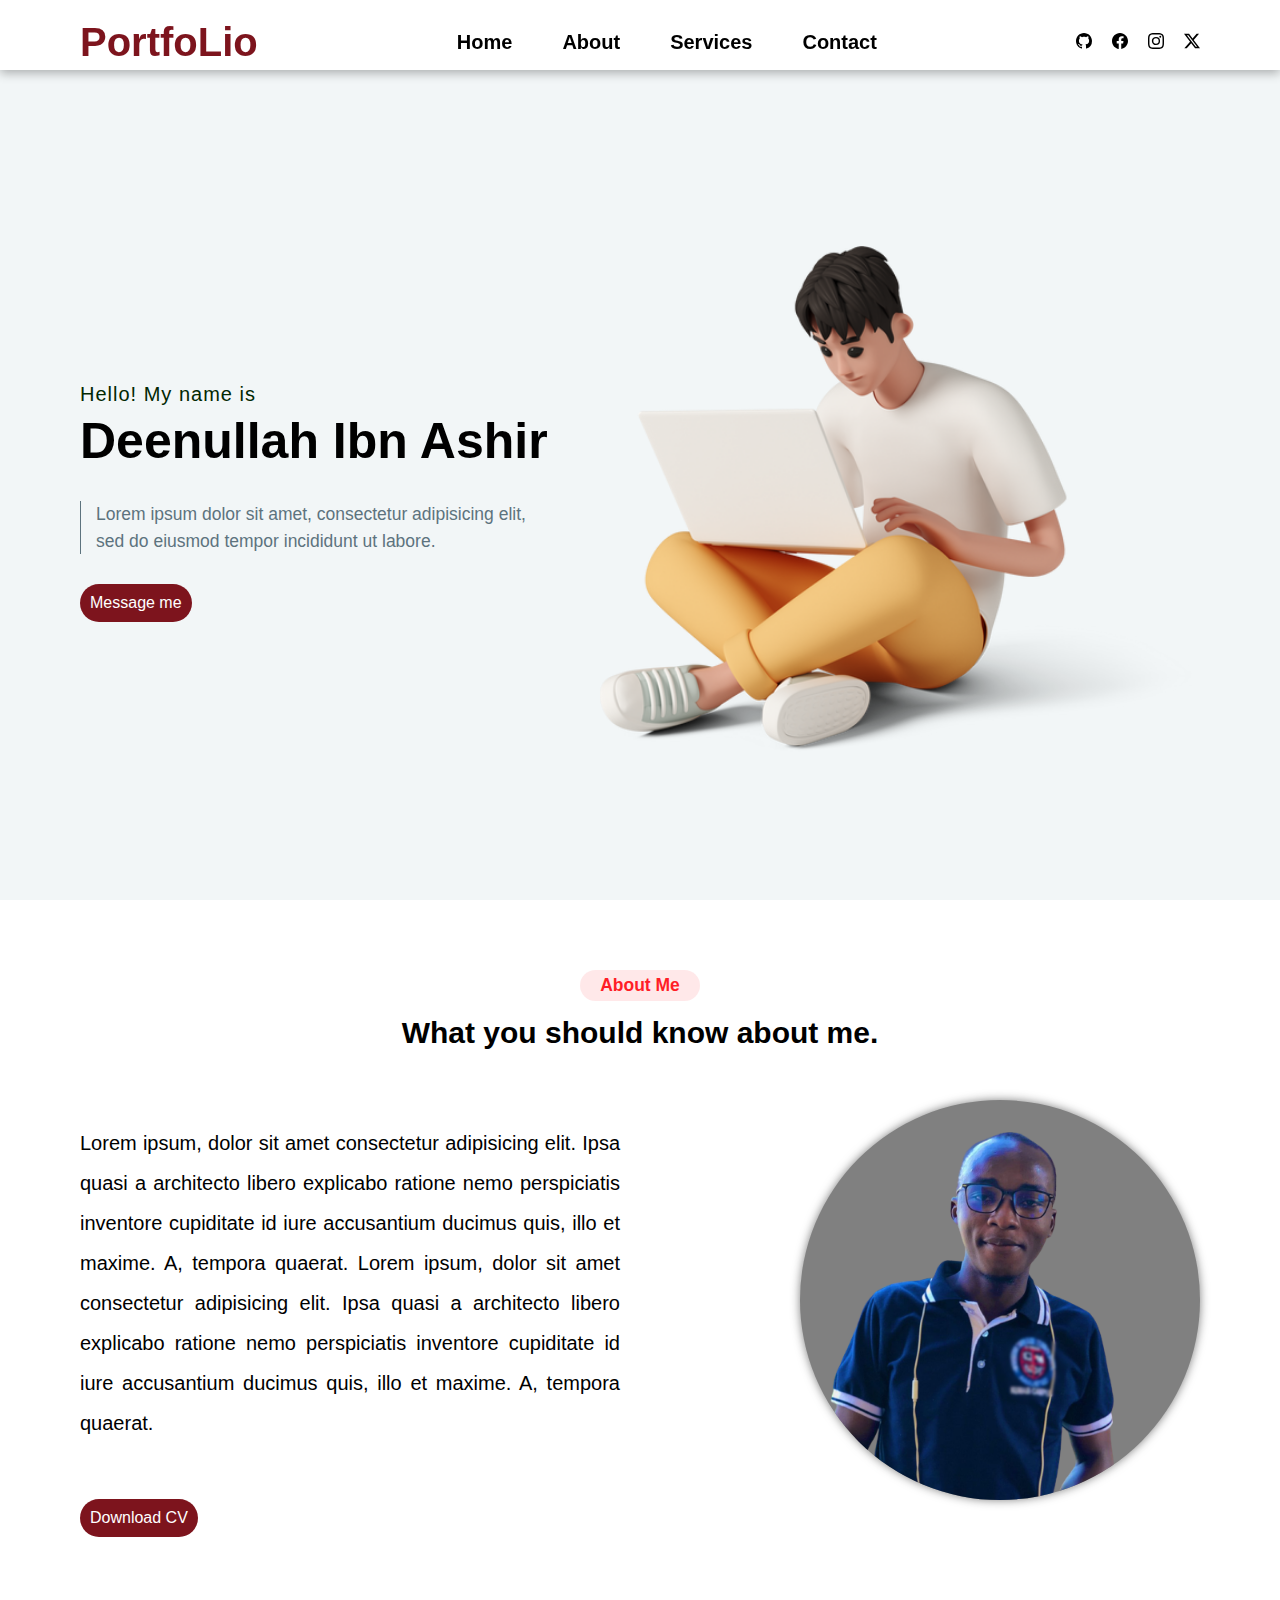
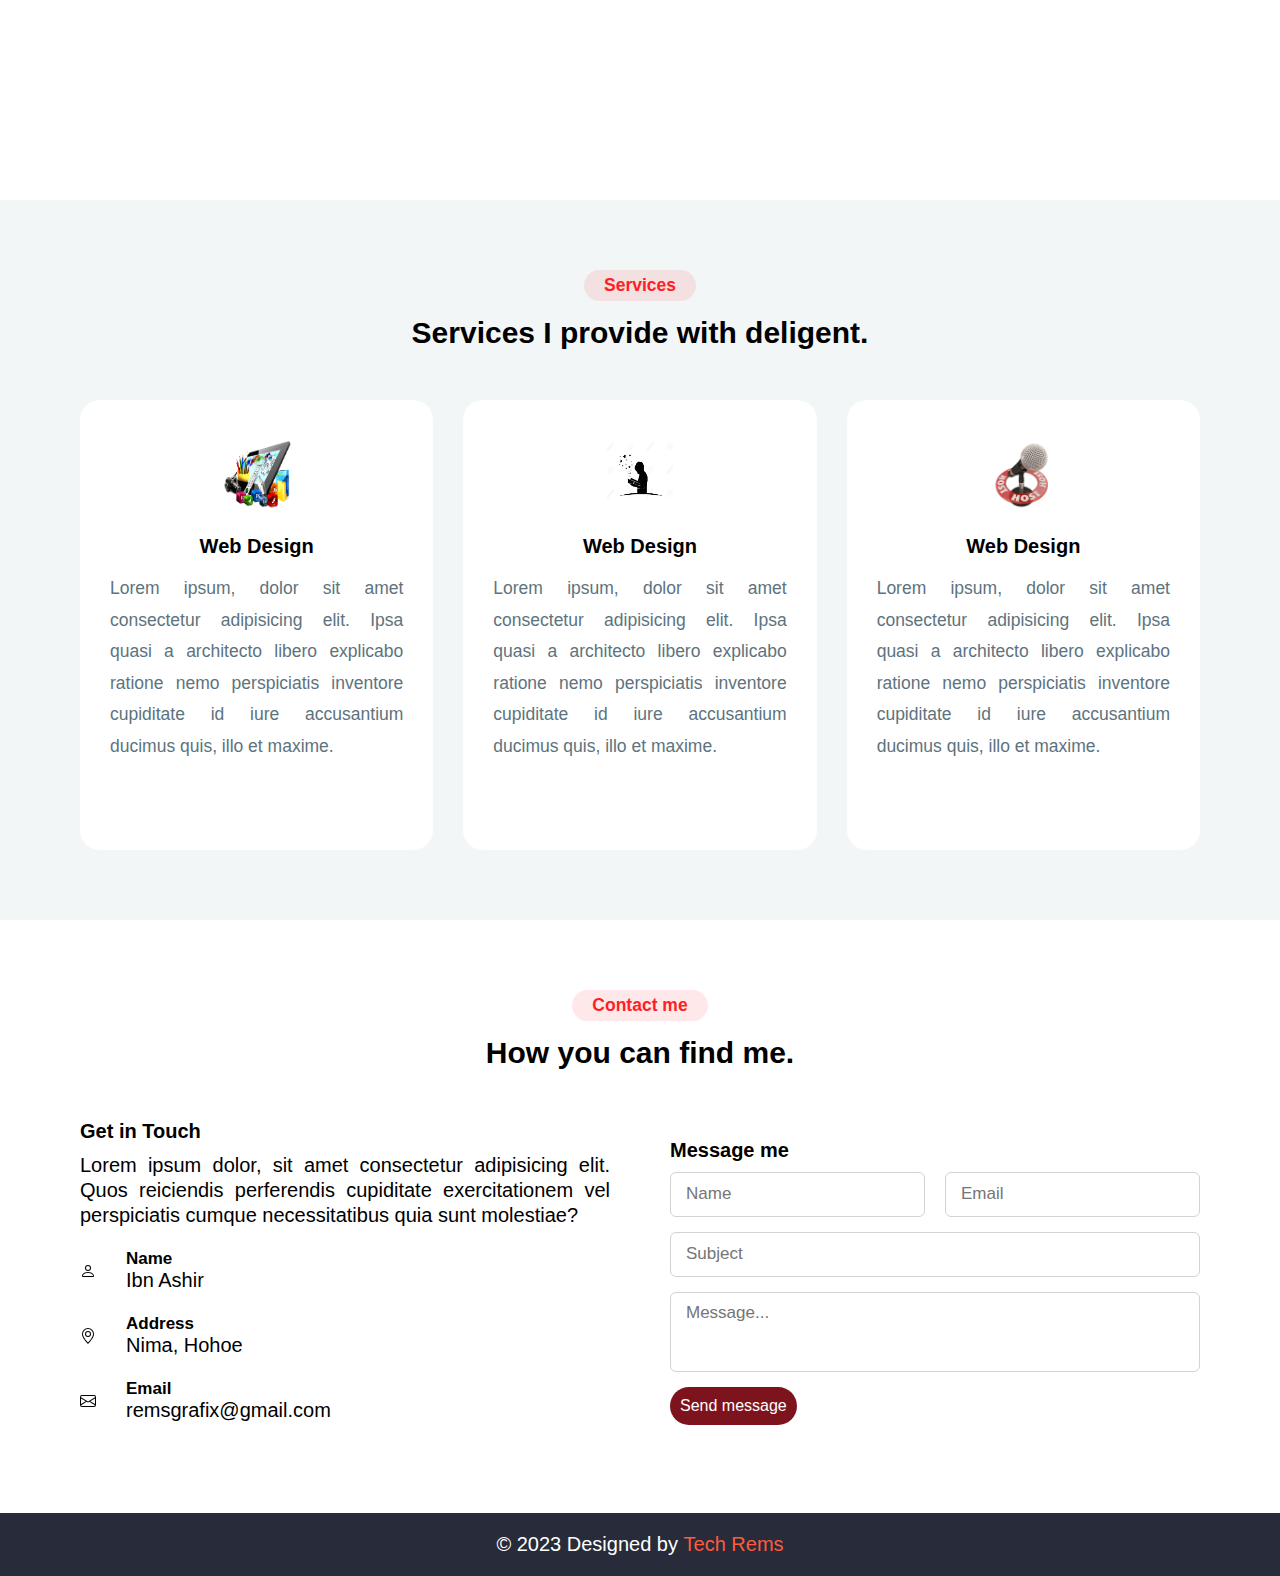
==== index.html @ 2513b0db "finished header responsive style for phone. Also cleaned up the css" ====
<!DOCTYPE html>
<html lang="en">
<head>
    <meta charset="UTF-8">
    <meta name="viewport" content="width=device-width, initial-scale=1.0">
    <title>My-Porfolio-Website</title>
    <link rel="stylesheet" href="style.css">
</head>
<body>
    <header>
        <div class="container">
            <nav class="navbar">
                <div class="logo">
                    <a href="">
                        <h3>PortfoLio</h3>
                    </a>
                </div>
                
                    <ul class="navbar-links">
                        <li><a href="#home">Home</a></li>
                        <li><a href="#about_sec">About</a></li>
                        <li><a href="#services_sec">Services</a></li>
                        <li><a href="#contact_sec">Contact</a></li>
                    </ul>

                <ul class="navbar-socials">
                    <li><a href=""><img src="imgs/github.svg"></a>
                    <li><a href=""><img src="imgs/facebook.svg"></a>
                    <li><a href=""><img src="imgs/instagram.svg"></a>
                    <li><a href=""><img src="imgs/twitter-x.svg"></a>
                </ul>

                <div class="toggle_btn">
                    <img src="imgs/bars-solid.svg">
                </div>
                
            </nav>

            <div class="hamburger_menu">
                <li><a href="#hero">Home</a></li>
                <li><a href="#about_sec">About</a></li>
                <li><a href="#services_sec">Services</a></li>
                <li><a href="#contact_sec">Contact</a></li>
            </div>
        </div>
    </header>

    <main>
        <section class="hero" id="home">
            <div class="container">
                <div class="hero-content">
                    <div class="hero-left">
                        <p class="hero-subtitle">          
                            Hello! My name is
                        </p>
            
                        <h2 class="hero-title">Deenullah Ibn Ashir</h2>
            
                        <p class="hero-text">
                            Lorem ipsum dolor sit amet, consectetur adipisicing elit,<br>sed do eiusmod tempor incididunt ut labore.
                        </p>
                        <div class="hero-contact">
                            <button class="btn hero-btn">Message me</button>
                            <ul class="hero-socials">
                                <li><a href=""><img src="imgs/github.svg"></a>
                                <li><a href=""><img src="imgs/facebook.svg"></a>
                                <li><a href=""><img src="imgs/instagram.svg"></a>
                                <li><a href=""><img src="imgs/twitter-x.svg"></a>
                            </ul>
                        </div>
                    </div>

                    <div class="hero-right">
                        <img src="imgs/comp-user.png" alt="Deen-img">
                    </div>
                </div>
            </div>
        </section>

        <!-- About Section -->
        <section class="about" id="about_sec">
            <div class="container">
                <p class="section-title">About Me</p>
                <h2 class="section-subtitle">What you should know about me.</h2>
                <div class="about-content">
                    <div class="about-left">
                        <p>
                            Lorem ipsum, dolor sit amet consectetur adipisicing elit. 
                            Ipsa quasi a architecto libero explicabo ratione nemo perspiciatis 
                            inventore cupiditate id iure accusantium ducimus quis, illo et maxime. 
                            A, tempora quaerat.
                            Lorem ipsum, dolor sit amet consectetur adipisicing elit. 
                            Ipsa quasi a architecto libero explicabo ratione nemo perspiciatis 
                            inventore cupiditate id iure accusantium ducimus quis, illo et maxime. 
                            A, tempora quaerat.
                        </p>
                    </div>
                    <div class="about-right">
                        <img src="imgs/deen-rem.png" alt="">
                    </div>                        
                </div>
                <button type="submit" class="btn about-btn">Download CV</button>
            </div>
        </section>

        <!-- Services Section -->
        <section class="services" id="services_sec">
            <div class="container">
                <p class="section-title">Services</p>
                <h2 class="section-subtitle">Services I provide with deligent.</h2>
                <ul class="services-list">
                    <li class="service-card">
                            <div class="card-icon icon">
                                <img src="imgs/serv1.png" alt="Service icon">
                            </div>

                            <h3 class="card-title">Web Design</h3>

                            <p class="card-text">
                                Lorem ipsum, dolor sit amet consectetur adipisicing elit. 
                                Ipsa quasi a architecto libero explicabo ratione nemo perspiciatis 
                                inventore cupiditate id iure accusantium ducimus quis, illo et maxime.
                            </p>

                            <a href="#" class="card-link">
                                <span>Find Service</span>
                            </a>
                    </li>

                    <li class="service-card">
                            <div class="card-icon icon">
                                <img src="imgs/serv2.jpg" alt="Service icon">
                            </div>

                            <h3 class="card-title">Web Design</h3>

                            <p class="card-text">
                                Lorem ipsum, dolor sit amet consectetur adipisicing elit. 
                                Ipsa quasi a architecto libero explicabo ratione nemo perspiciatis 
                                inventore cupiditate id iure accusantium ducimus quis, illo et maxime.
                            </p>

                            <a href="#" class="card-link">
                                <span>Find Service</span>
                            </a>
                    </li>

                    <li class="service-card">
                            <div class="card-icon icon">
                                <img src="imgs/serv3.jpg" alt="Service icon">
                            </div>

                            <h3 class="card-title">Web Design</h3>

                            <p class="card-text">
                                Lorem ipsum, dolor sit amet consectetur adipisicing elit. 
                                Ipsa quasi a architecto libero explicabo ratione nemo perspiciatis 
                                inventore cupiditate id iure accusantium ducimus quis, illo et maxime.
                            </p>

                            <a href="#" class="card-link">
                                <span>Find Service</span>
                            </a>
                    </li>

                </ul>
            </div>
        </section>

        <!-- Contact Section -->

        <section class="contact" id="contact_sec">
            <div class="container">
                <p class="section-title">Contact me</p>
                <h2 class="section-subtitle">How you can find me.</h2>
                <div class="contact-content">
                    <div class="column left">
                        <div class="text">Get in Touch</div>
                        <p>Lorem ipsum dolor, sit amet consectetur adipisicing elit. Quos reiciendis perferendis cupiditate exercitationem vel perspiciatis cumque necessitatibus quia sunt molestiae?</p>
                        <div class="icons">
                            <div class="row">
                                <img src="imgs/person.svg" alt="">
                                <div class="info">
                                    <div class="head">Name</div>
                                    <div class="sub-title">Ibn Ashir</div>
                                </div>
                            </div>
                            <div class="row">
                                <img src="imgs/geo-alt.svg" alt="">
                                <div class="info">
                                    <div class="head">Address</div>
                                    <div class="sub-title">Nima, Hohoe</div>
                                </div>
                            </div>
                            <div class="row">
                                <img src="imgs/envelope.svg" alt="">
                                <div class="info">
                                    <div class="head">Email</div>
                                    <div class="sub-title">remsgrafix@gmail.com</div>
                                </div>
                            </div>
                        </div>
                    </div>
                    <div class="column right">
                        <div class="text">Message me</div>
                        <form action="#">
                            <div class="fields">
                                <div class="field name">
                                    <input type="text" placeholder="Name" required>
                                </div>
                                <div class="field email">
                                    <input type="email" placeholder="Email" required>
                                </div>
                            </div>
                            <div class="field">
                                <input type="text" placeholder="Subject" required>
                            </div>
                            <div class="field textarea">
                                <textarea cols="30" rows="10" placeholder="Message..." required></textarea>
                            </div>
                            <div>
                                <button type="submit" class="btn">Send message</button>
                            </div>
                        </form>
                    </div>
                </div>
            </div>
        </section>
        <!-- Footer -->
        <footer>
            <div>
               <p>&copy; 2023 Designed by <a href="">Tech Rems</a></p>
            </div>
            </footer>

    </main>


    <script type="text/javascript">
       const toggleBtn = document.querySelector('.toggle_btn') 
       const toggleBtnIcon = document.querySelector('.toggle_btn img')
       const dropDownMenu = document.querySelector('.hamburger_menu')

       toggleBtn.onclick = function () {
        dropDownMenu.classList.toggle('open')
        const isOpen = dropDownMenu.classList.contains('open')

        toggleBtnIcon.classList = isOpen

       }
    </script>
</body>
</html>
---- style.css ----
* {
  padding: 0;
  margin: 0;
  box-sizing: border-box;
  font-family: 'poppins', sans-serif;
  font-size: 20px;
}

li {
  list-style: none;
}

a {
  text-decoration: none;
  color: #fff;
}

/* similar styling content  */

.btn {
    background-color: #7D141D;
    padding: 10px;
    border: none;
    border-radius: 10px;
    cursor: pointer;
    font-size: 16px;
    font-weight: 500;
    color: #fff;
    border-radius: 40px;
}

.btn:hover {
  color: #7D141D;
  background: #fff;
  border: 1px solid #7D141D;
}


section{
  padding: 70px 0;
}

.container{  
/*  max-width: 1300px;*/
  padding: 0 80px;
  margin: auto;
}


.section-title {
  color: #FF1E27;
  font-size: 0.875rem;
  font-weight: 600;
  padding: 5px 20px;
  background: rgba(255, 30, 37, 0.1);
  width: max-content;
  border-radius: 50px;
  margin-inline: auto;
  margin-bottom: 15px;
}

.section-subtitle {
  text-align: center;
  margin-bottom: 50px;
  font-size: 1.5rem;
}

/* End similar styling content  */



header {
  height: 70px;
  padding: 20px 0;
  position: fixed;
  z-index: 9999;
  width: 100%;
  background-color: white;
  box-shadow: 0 3px 10px hsla(0, 0%, 0%, 0.3);
}

.navbar {
  margin: 0 auto;
  display: flex;
  align-items: center;
  justify-content: space-between;
}


.navbar .logo h3{
    font-size: 2rem;
    color: #7D141D;
}



.navbar-links {
  display: flex;
  gap: 50px;
  font-weight: 600;
}

.navbar a {
  color: black;
}


.navbar li a:hover {
    color: hsl(9, 100%, 62%);
}

.navbar-socials {
    display: flex;
    gap: 1rem;
}

.navbar .toggle_btn {
  cursor: pointer;
  display: none;
}

.toggle_btn > img {
  height: 30px;
  width: 30px;
}

.hamburger_menu {
  display: none;
  position: absolute;
  right: 80px;
  width: 300px;
  height: 0;
  background: rgba(0, 0, 0, 0.9);
  backdrop-filter: blur(1px);
  border-radius: 10px;
  overflow: hidden;
  transition: height 0.2s cubic-bazier(0.175, 0.885, 0.32, 1.275);
}

.hamburger_menu.open {
  height: 190px;
}

.hamburger_menu li {
  padding: 0.7rem;
  display: flex;
  justify-content: center;
}

.hamburger_menu li a {
  font-weight: 700;
}

.hamburger_menu li a:hover {
    color: hsl(9, 100%, 62%);
}



/* HERO STYLE */

.hero {
  padding-top: 200px;
  height: 100vh;
  background: hsl(192, 24%, 96%);
}

.hero-content {
    display: flex;
    justify-content: space-between;
    align-items: center;
}

.hero-subtitle {
  color: rgb(1, 39, 1);
  font-size: 20px;
  font-weight: 500;
  letter-spacing: 1px;
}

.hero-title {
  padding: 10px 0 35px 0;
  font-size: 50px;
  line-height: 1;
}

.hero-text {
  color: hsl(200, 15%, 43%);
  font-size: 0.875rem;
  line-height: 1.5;
  padding-left: 15px;
  border-left: 1px solid;
  margin-bottom: 30px;
}



.hero-right img {
    width: 100%;
    width: 600px;
    height: 600px;
    object-fit: contain;
}




.hero-socials {
  display: none;
}




/* About styling */

.about {
  min-height: 100vh;
}


.about-content {
  display: flex;
  justify-content: center;
  align-items: center;
  flex-wrap: wrap;
  padding: 0;
}

.about-left {
  text-align: justify;
  margin-right: 100px;
  padding-bottom: 0;
  flex: 1;
  margin-top: -40px;
}

.about-left p {
  margin-bottom: 0;
  padding-right: 80px;
  line-height: 2rem;
}

/*.about-right {
  margin-right: 1;
}*/

.about-right img {
  max-width: 100%;
  width: 400px;
  height: 400px;
  object-fit: cover;
  border-radius: 50%;
  background-color: gray;
  box-shadow: 0 0 10px hsla(0, 0%, 12%, 0.574);
}

.about-btn {
  margin-top: -200px;
}




/* Services styling */
.services {
  background: hsl(192, 24%, 96%);
}

.services-list {
  display: flex;
  /* flex-wrap: wrap; */
  justify-content: center;
  gap: 30px;
}

.service-card {
  position: relative;
  padding: 40px 30px;
  text-align: center;
  background: hsl(0, 0%, 100%);
  cursor: pointer;
  border-radius: 20px;
}

.service-card:hover {
  box-shadow: 0 3px 10px hsla(0, 0%, 0%, 0.3);
}

.service-card .card-icon {
  width: max-content;
  margin-inline: auto;
  margin-bottom: 20px;
}

.service-card .icon img{
  width: 70px;
  height: 70px;
}

.service-card .card-text {
  color: hsl(200, 15%, 43%);
  font-size: 0.875rem;
  line-height: 1.8;
  margin-bottom: 25px;
  text-align: justify;
}

.service-card .card-title {
  margin-bottom: 15px;
}





/* Contact styling */

.contact .contact-content {
  display: flex;
  flex-wrap: wrap;
  align-items: center;
  justify-content: space-between;
}

.contact .contact-content .column{
  width: calc(50% - 30px);
}

.contact .contact-content .text{
  font-size: 20px;
  font-weight: 600;
  margin-bottom: 10px;
}

.contact .contact-content .left p{
  text-align: justify;
  line-height: 25px;
}

.contact .contact-content .left .icons{
  margin: 10px 0;
}

.contact .contact-content .row{
  display: flex;
  height: 65px;
  align-items: center;
}

.contact .contact-content .row .info{
  margin-left: 30px;
}

.contact .contact-content .info .head{
  font-size: 17px;
  font-weight: bold;
}



.contact .right form .fields{
  display: flex;
}

.contact .right form .field,
.contact .right form .fields .field{
  height: 45px;
  width: 100%;
  margin-bottom: 15px;
}

.contact .right form .textarea{
  height: 80px;
  width: 100%;
}

.contact .right form .name{
  margin-right: 10px;
}

.contact .right form .email{
  margin-left: 10px;  
}

.contact .right form .field input,
.contact .right form .textarea textarea{
  height: 100%;
  width: 100%;
  border: 1px solid lightgrey;
  border-radius: 6px;
  outline: none;
  padding: 0 15px;
  font-size: 17px;
  font-family: 'Poppins', sans-serif;
  transition: all 0.3s ease;
}

.contact .right form .field input:focus,
.contact .right form .textarea textarea:focus{
  border-color: #b3b3b3;
}

.contact .right form .textarea textarea{
  padding-top: 10px;
  resize: none;
}






/* Footer styling */
footer{
  display: flex;
  justify-content: center;
  align-items: center;
  padding: 1rem 2rem;
  width: 100%;
  background-color: hsl(229, 17%, 19%);
  color: white;
}

footer a {
  color: hsl(9, 100%, 62%);
  font-weight: 500;
  text-decoration: none;
}



/* MOBILE RESPONSIVE */

@media (max-width: 480px) {

  * {
      font-size: 18px;
    }


    .navbar-socials, .navbar-links {
      display: none;
    }

    .hamburger_menu {
      display: block;
    }

    .navbar .toggle_btn {
      display: block;
    }


  .section-title {
    color: hsl(9, 100%, 62%);
    font-size: 0.70rem;
    font-weight: 600;
    padding: 5px 20px;
    background: hsla(9, 100%, 62%, 0.1);
    width: max-content;
    border-radius: 50px;
    margin-inline: auto;
    margin-bottom: 15px;
  }

.section-subtitle {
    text-align: center;
    margin-bottom: 30px;
    font-size: 1rem;
    padding-bottom: 0;
  }

  .container{  
    padding: 0 60px;
    margin: auto;
  }

  .hero {
    padding-top: 265px;
    height: 80vh;
  }

  .hero-title {
    padding: 30px 0 35px 0;
    font-size: 40px;
    line-height: 1;
  }

  .hero-subtitle {
    color: rgb(1, 39, 1);
    font-size: 15px;
    font-weight: 500;
    letter-spacing: 1px;
  }

  .hero-text {
    color: hsl(200, 15%, 43%);
/*    font-size: 0.65rem;*/
    line-height: 1.5;
    padding-left: 15px;
    border-left: 1px solid;
    margin-bottom: 30px;
  }

  .hero-right {
    display: none;
  }

  .hero-contact {
    display: flex;
    align-items: center;

  }

  .hero-socials {
    display: flex;
    align-items: center;
/*    flex-direction: row;*/
    gap: 1rem;
    margin-left: 2rem;
    padding-top: 5px;
  }

  .hero-socials li img {
    height: 20px;
    width: 20px;
  }



  .about-content {
    display: flex;
    flex-direction: column;
    justify-content: center;
    align-items: center;
    flex-wrap: wrap;
    padding: 0;
  }

  .about-left {
    text-align: justify;
    margin-right: 0;
    margin-top: 0;
    padding-bottom: 20px;
    flex: 1;
  }

  .about-left p {
    margin-bottom: 50px;
    padding-right: 0;
    font-size: 1rem;
  }

  .about-right img {
    width: 300px;
    height: 300px;
    /*border-radius: 50%;
    background-color: gray;*/
    margin-top: -20px;
  }

  .about-btn {
    margin-top: 30px;
  /*  padding-top: -20px;*/
  }


  .services-list {
    flex-direction: column;
  }

  /*.service-card .card-text {
    font-size: 0.75rem;
  }*/

  .service-card .card-title {
    font-size: 0.9rem;
  }


  .contact .contact-content {
    flex-direction: column;
    gap: 15px;
  }

  .contact .contact-content .column{
    width: calc(100% - 10px);
  }

  .contact .contact-content .text{
    font-size: 15px;
    font-weight: 600;
    margin-bottom: 10px;
  }



 

  footer{
    padding: 0.8rem 2rem;
    width: 100%;
  }

  footer p {
    font-size: 15px;
  }
  
}



/* Media Query for low resolution  Tablets, Ipads */ 
/*@media (min-width: 481px) and (max-width: 767px) { 
     
} */
  
/* Media Query for Tablets Ipads portrait mode */ /*
@media (min-width: 768px) and (max-width: 1024px){ 
    
} */
  
/* Media Query for Laptops and Desktops */ 
/*@media (min-width: 1025px) and (max-width: 1280px){ 
     
}*/ 
  
/* Media Query for Large screens */ 
/*@media (min-width: 1281px) { 
    
}*/
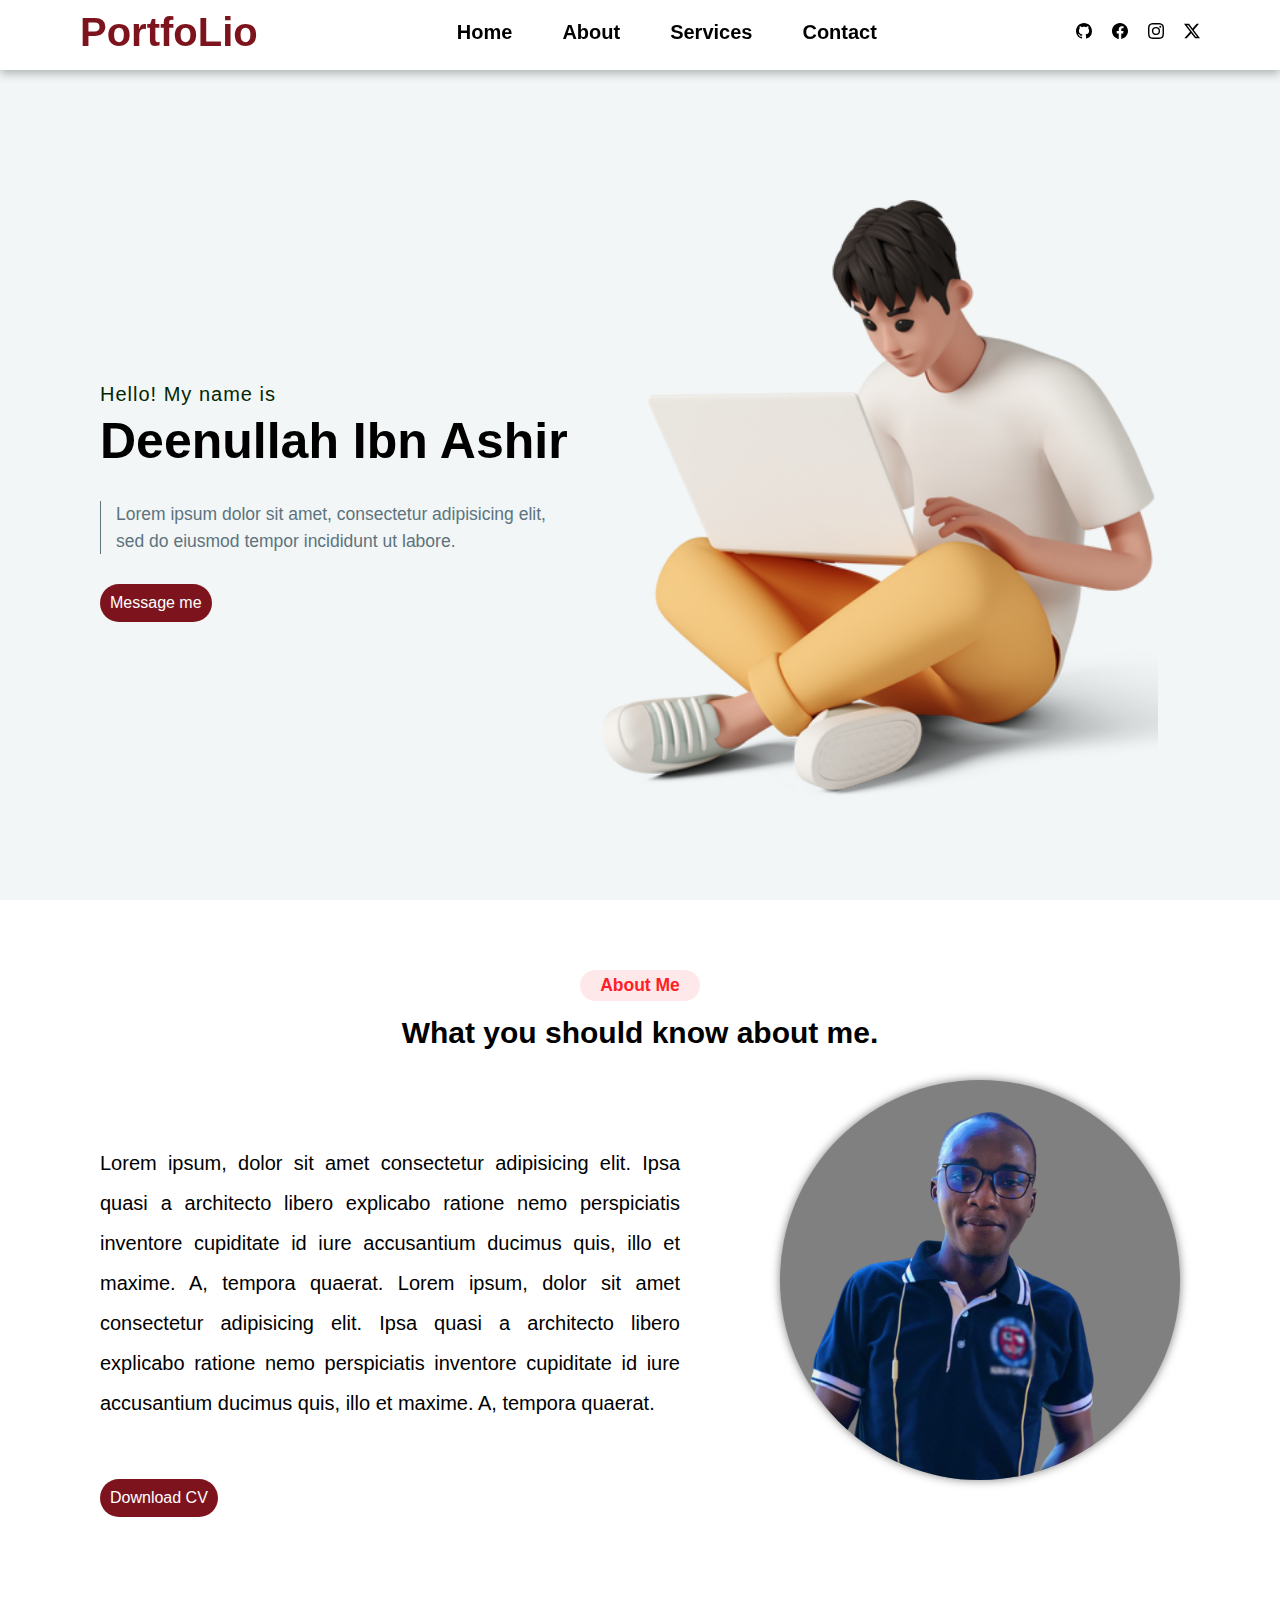
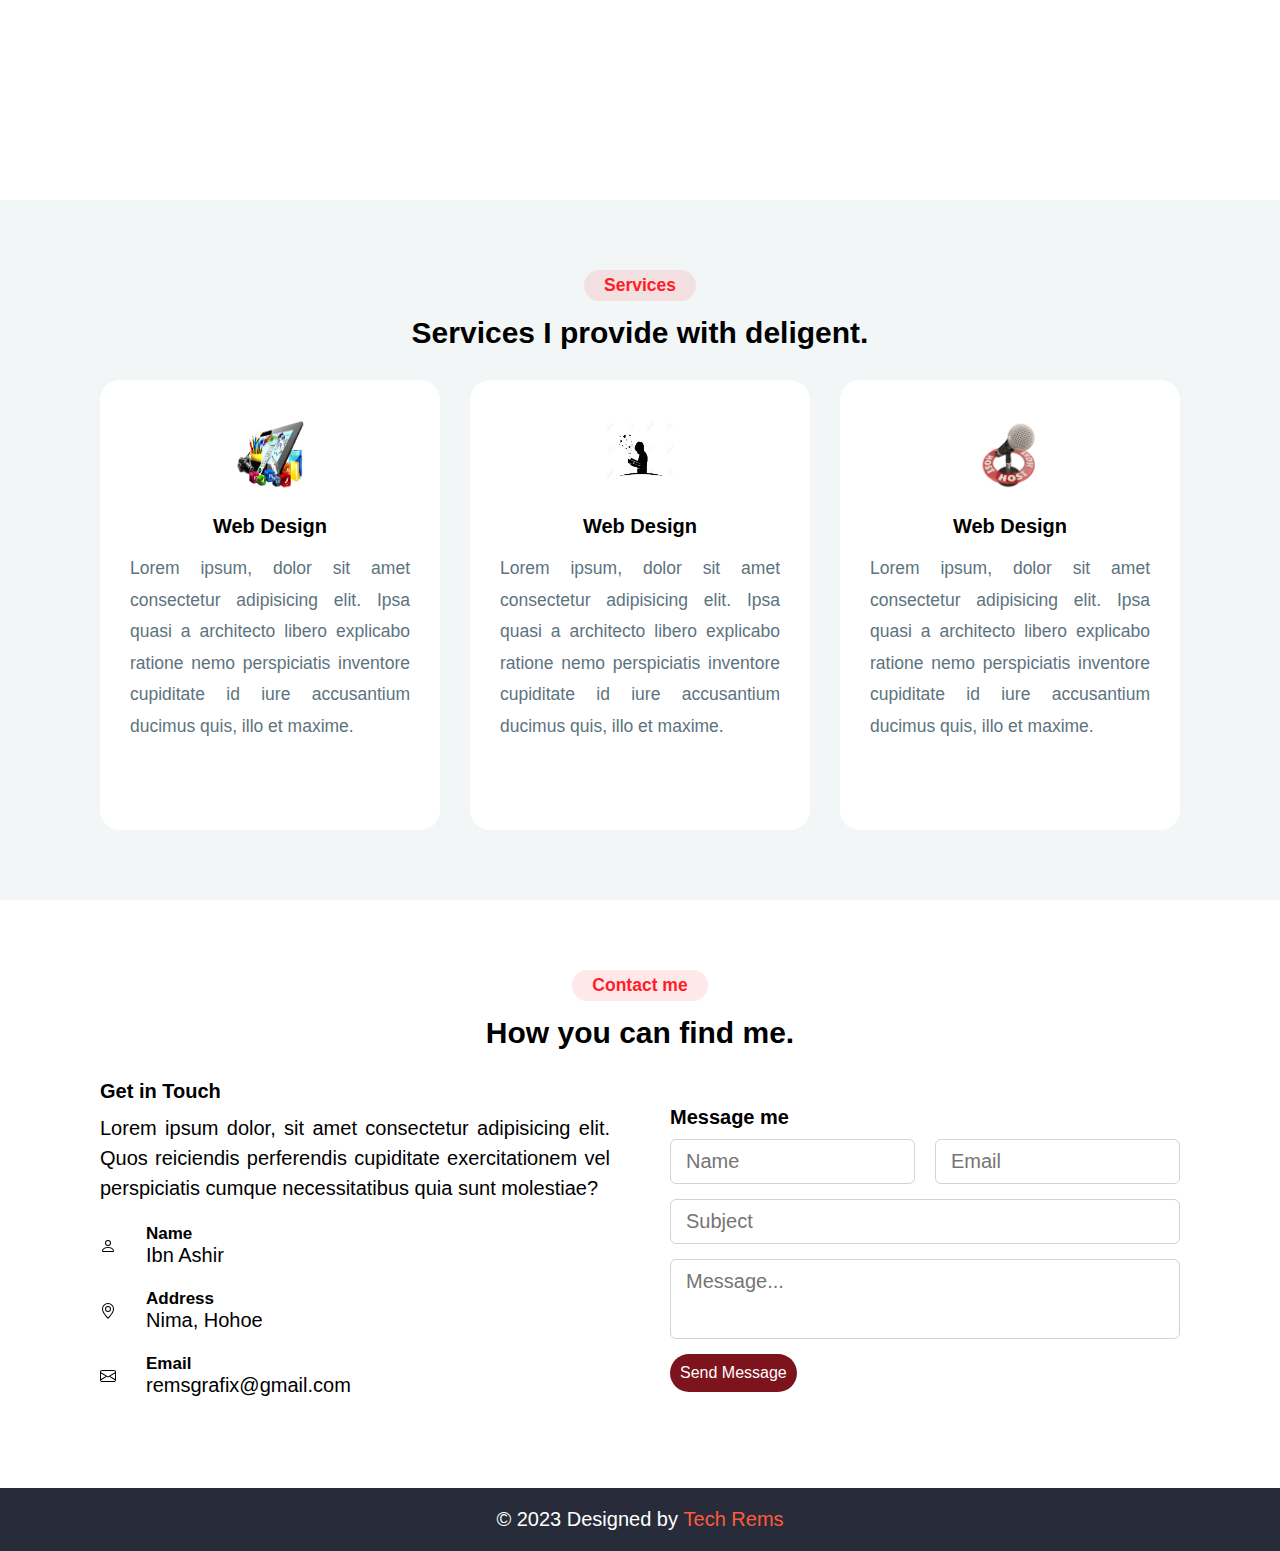
==== commit d351e90f: "Worked on the responsiveness" ====
--- a/index.html
+++ b/index.html
@@ -31,10 +31,18 @@
                 </ul>
 
                 <div class="toggle_btn">
-                    <img src="imgs/bars-solid.svg">
+                    <span class="bar"></span>
+                    <span class="bar"></span>
+                    <span class="bar"></span>
                 </div>
                 
             </nav>
+
+            <!-- <div class="hamburger-bars">
+                <span class="bar"></span>
+                <span class="bar"></span>
+                <span class="bar"></span>
+            </div> -->
 
             <div class="hamburger_menu">
                 <li><a href="#hero">Home</a></li>
@@ -173,6 +181,7 @@
             <div class="container">
                 <p class="section-title">Contact me</p>
                 <h2 class="section-subtitle">How you can find me.</h2>
+                
                 <div class="contact-content">
                     <div class="column left">
                         <div class="text">Get in Touch</div>
@@ -216,10 +225,10 @@
                                 <input type="text" placeholder="Subject" required>
                             </div>
                             <div class="field textarea">
-                                <textarea cols="30" rows="10" placeholder="Message..." required></textarea>
+                                <textarea cols="30" rows="5" placeholder="Message..." required></textarea>
                             </div>
                             <div>
-                                <button type="submit" class="btn">Send message</button>
+                                <button type="submit" class="btn">Send Message</button>
                             </div>
                         </form>
                     </div>
@@ -231,14 +240,14 @@
             <div>
                <p>&copy; 2023 Designed by <a href="">Tech Rems</a></p>
             </div>
-            </footer>
+        </footer>
 
     </main>
 
 
-    <script type="text/javascript">
+    <!-- <script type="text/javascript">
        const toggleBtn = document.querySelector('.toggle_btn') 
-       const toggleBtnIcon = document.querySelector('.toggle_btn img')
+       const toggleBtnIcon = document.querySelector('.toggle_btn')
        const dropDownMenu = document.querySelector('.hamburger_menu')
 
        toggleBtn.onclick = function () {
@@ -248,6 +257,7 @@
         toggleBtnIcon.classList = isOpen
 
        }
-    </script>
+    </script> -->
+    <script src="scripts.js"></script> 
 </body>
 </html>--- a/style.css
+++ b/style.css
@@ -37,7 +37,7 @@
 
 
 section{
-  padding: 70px 0;
+  padding: 70px 20px;
 }
 
 .container{  
@@ -61,9 +61,11 @@
 
 .section-subtitle {
   text-align: center;
-  margin-bottom: 50px;
+  margin-bottom: 30px;
   font-size: 1.5rem;
 }
+
+
 
 /* End similar styling content  */
 
@@ -71,7 +73,7 @@
 
 header {
   height: 70px;
-  padding: 20px 0;
+  padding-top: 10px;
   position: fixed;
   z-index: 9999;
   width: 100%;
@@ -119,9 +121,15 @@
   display: none;
 }
 
-.toggle_btn > img {
-  height: 30px;
-  width: 30px;
+
+.navbar .toggle_btn .bar {
+    display: block;
+    width: 25px;
+    height: 3px;
+    margin: 5px auto;
+    -webkit-transition: all 0.3s ease-in-out;
+    transition: all 0.3s ease-in-out;
+    background-color: #101010;
 }
 
 .hamburger_menu {
@@ -137,7 +145,7 @@
   transition: height 0.2s cubic-bazier(0.175, 0.885, 0.32, 1.275);
 }
 
-.hamburger_menu.open {
+/*.hamburger_menu.open {
   height: 190px;
 }
 
@@ -154,7 +162,7 @@
 .hamburger_menu li a:hover {
     color: hsl(9, 100%, 62%);
 }
-
+*/
 
 
 /* HERO STYLE */
@@ -224,20 +232,19 @@
   justify-content: center;
   align-items: center;
   flex-wrap: wrap;
-  padding: 0;
+/*  padding: 0;*/
 }
 
 .about-left {
   text-align: justify;
   margin-right: 100px;
-  padding-bottom: 0;
   flex: 1;
-  margin-top: -40px;
+/*  margin-top: -40px;*/
 }
 
 .about-left p {
-  margin-bottom: 0;
-  padding-right: 80px;
+/*  margin-bottom: 0;*/
+/*  padding-right: 80px;*/
   line-height: 2rem;
 }
 
@@ -327,6 +334,7 @@
   width: calc(50% - 30px);
 }
 
+
 .contact .contact-content .text{
   font-size: 20px;
   font-weight: 600;
@@ -335,7 +343,7 @@
 
 .contact .contact-content .left p{
   text-align: justify;
-  line-height: 25px;
+  line-height: 1.5rem;
 }
 
 .contact .contact-content .left .icons{
@@ -391,8 +399,7 @@
   border-radius: 6px;
   outline: none;
   padding: 0 15px;
-  font-size: 17px;
-  font-family: 'Poppins', sans-serif;
+/*  font-size: 17px;*/
   transition: all 0.3s ease;
 }
 
@@ -430,60 +437,117 @@
 
 
 
+
+
 /* MOBILE RESPONSIVE */
 
 @media (max-width: 480px) {
 
   * {
-      font-size: 18px;
-    }
-
-
-    .navbar-socials, .navbar-links {
+      font-size: 15px;
+    }
+
+    .btn {
+      padding: 8px 10px;
+      font-size: 14px;
+    }
+
+    
+
+    .navbar-socials {
       display: none;
     }
 
+
     .hamburger_menu {
-      display: block;
-    }
+      position: fixed;
+      left: -100%;
+      top: 5rem;
+      flex-direction: column;
+      background-color: #fff;
+      width: 100%;
+      border-radius: 10px;
+      text-align: center;
+      transition: 0.3s;
+      box-shadow: 0 10px 27px rgba(0, 0, 0, 0.05);
+
+     /* display: none;
+      position: absolute;
+      right: 80px;
+      width: 300px;
+      height: 0;
+      background: rgba(0, 0, 0, 0.9);
+      backdrop-filter: blur(1px);
+      border-radius: 10px;
+      overflow: hidden;
+      transition: height 0.2s cubic-bazier(0.175, 0.885, 0.32, 1.275);*/
+    }
+
+    .hamburger_menu.active {
+        left: 0;
+    }
+
+    .hamburger_menu li {
+        margin: 2.5rem 0;
+    }
+
 
     .navbar .toggle_btn {
       display: block;
     }
 
+    .toggle_btn.active .bar:nth-child(2) {
+        opacity: 0;
+    }
+
+    .toggle_btn.active .bar:nth-child(1) {
+        transform: translateY(8px) rotate(45deg);
+    }
+
+    .toggle_btn.active .bar:nth-child(3) {
+        transform: translateY(-8px) rotate(-45deg);
+    }
+
 
   .section-title {
-    color: hsl(9, 100%, 62%);
-    font-size: 0.70rem;
-    font-weight: 600;
-    padding: 5px 20px;
-    background: hsla(9, 100%, 62%, 0.1);
-    width: max-content;
-    border-radius: 50px;
-    margin-inline: auto;
-    margin-bottom: 15px;
-  }
-
-.section-subtitle {
+      color: hsl(9, 100%, 62%);
+      font-size: 0.70rem;
+      font-weight: 600;
+      padding: 5px 20px;
+      background: hsla(9, 100%, 62%, 0.1);
+      width: max-content;
+      border-radius: 50px;
+      margin-inline: auto;
+      margin-bottom: 15px;
+    }
+
+  .section-subtitle {
     text-align: center;
     margin-bottom: 30px;
     font-size: 1rem;
     padding-bottom: 0;
   }
 
-  .container{  
+  .container {  
     padding: 0 60px;
     margin: auto;
   }
 
   .hero {
-    padding-top: 265px;
-    height: 80vh;
-  }
+    padding-top: 50px;
+    height: 100vh;
+  }
+
+
+  .hero-content {
+    display: flex;
+    flex-direction: column;
+  }
+
 
   .hero-title {
     padding: 30px 0 35px 0;
-    font-size: 40px;
+    font-size: 35px;
     line-height: 1;
   }
 
@@ -503,23 +567,24 @@
     margin-bottom: 30px;
   }
 
-  .hero-right {
-    display: none;
-  }
-
-  .hero-contact {
-    display: flex;
-    align-items: center;
-
-  }
-
-  .hero-socials {
+  
+
+  .hero-right img {
+    width: 100%;
+    width: 250px;
+    height: 250px;
+    object-fit: contain;
+  }
+
+
+
+  .hero-contact .hero-socials {
     display: flex;
     align-items: center;
 /*    flex-direction: row;*/
-    gap: 1rem;
-    margin-left: 2rem;
-    padding-top: 5px;
+    gap: 0.7rem;
+/*    margin-left: 2rem;*/
+/*    padding-top: 1.5rem;*/
   }
 
   .hero-socials li img {
@@ -596,8 +661,6 @@
 
 
 
- 
-
   footer{
     padding: 0.8rem 2rem;
     width: 100%;
@@ -611,15 +674,226 @@
 
 
 
+
+
 /* Media Query for low resolution  Tablets, Ipads */ 
-/*@media (min-width: 481px) and (max-width: 767px) { 
-     
-} */
+@media (min-width: 481px) and (max-width: 767px) { 
+  * {
+      font-size: 18px;
+    }
+
+  section {
+      padding: 50px 0;
+  }
+
+  .navbar .navbar-socials, .navbar-links {
+    display: none;
+  }
+
+  .navbar .toggle_btn {
+    display: block;
+  }
+
+  .hero-content {
+    margin-top: 100px;
+    display: flex;
+    flex-direction: column;
+  }
+
+  .hero {
+    padding-top: 50px;
+    height: 100vh;
+  }
+
+
+
+  .hero-title {
+    padding: 30px 0 35px 0;
+    font-size: 35px;
+    line-height: 1;
+  }
+
+  .hero-subtitle {
+    color: rgb(1, 39, 1);
+    font-size: 15px;
+    font-weight: 500;
+    letter-spacing: 1px;
+  }
+
+  .hero-text {
+    color: hsl(200, 15%, 43%);
+/*    font-size: 0.65rem;*/
+    line-height: 1.5;
+    padding-left: 15px;
+    border-left: 1px solid;
+    margin-bottom: 30px;
+  }
+
+  .hero-contact {
+    display: flex;
+    align-items: center;
+    gap: 1.7rem;
+  }
+
+  .hero-contact .hero-socials {
+    display: flex;
+    align-items: center;
+    gap: 0.7rem;    
+  }
+
+  .hero-socials li img {
+    height: 20px;
+    width: 20px;
+  }
+
+  .hero-right img {
+    margin-top: 2rem;
+    width: 100%;
+    width: 300px;
+    height: 300px;
+    object-fit: contain;
+  }
+
   
-/* Media Query for Tablets Ipads portrait mode */ /*
+
+  .about-content {
+    flex-direction: column;
+  }
+  
+  .about-left {
+    margin-right: 0;
+    width: 100%;
+  }
+
+  .about-right img {
+    margin-top: 25px;
+    width: 300px;
+    height: 300px;
+
+  }
+
+  .services-list {
+    flex-direction: column;
+  }
+
+  .contact .contact-content {
+    flex-direction: column;
+/*    gap: 15px;*/
+  }
+
+  .contact .contact-content .left {
+    display: flex;
+    align-items: flex-start;
+    flex-direction: column;
+    gap: 20px;
+    margin-bottom: 20px;
+  }
+
+  .contact .contact-content .left .text{
+    font-weight: 600;
+    width: calc(100% - 10px)
+  }
+
+  /*.contact .contact-text {
+    display: block;
+    ;
+  }*/
+
+
+  .contact .contact-content .column{
+    width: calc(100% - 10px);
+  }
+
+
+  .contact .contact-content .left .icons {
+    margin: 0;
+  }
+
+
+  .contact .contact-content .row .info{
+    margin-left: 10px;
+  }
+
+
+} 
+
+
+
+  
+/* Media Query for Tablets Ipads portrait mode */ 
 @media (min-width: 768px) and (max-width: 1024px){ 
-    
-} */
+
+  .section-title {
+    font-size: 0.8rem;
+    font-weight: 600;
+  }
+
+  .section-subtitle {
+    font-size: 1.3rem;
+  }
+
+  .navbar-links {
+    gap: 35px;
+    font-size: 18px;
+    font-weight: 600;
+  }
+
+  .navbar-socials {
+    gap: 0.7rem;
+  }
+
+  .hero-subtitle {
+    font-size: 18px;
+    font-weight: 400;
+  }
+
+  .hero-title {
+    font-size: 40px;
+  }
+
+  .hero-text {
+    font-size: 0.8rem;
+  }
+
+  .hero-right img {
+    width: 100%;
+    width: 400px;
+    height: 400px;
+    object-fit: contain;
+  }
+
+
+  .about-left p {
+    line-height: 1.5rem;
+
+  }
+
+
+  .about-right img {
+    width: 350px;
+    height: 350px;
+
+  }
+
+  .about-btn {
+  margin-top: 40px;
+  }
+
+  .service-card .card-text {
+  font-size: 0.8rem;
+  line-height: 1.7;
+  }
+
+  .service-card .card-title {
+    margin-bottom: 15px;
+  }
+  
+  footer p, a {
+    font-size: 18px;
+  }
+
+  
+}
   
 /* Media Query for Laptops and Desktops */ 
 /*@media (min-width: 1025px) and (max-width: 1280px){ 
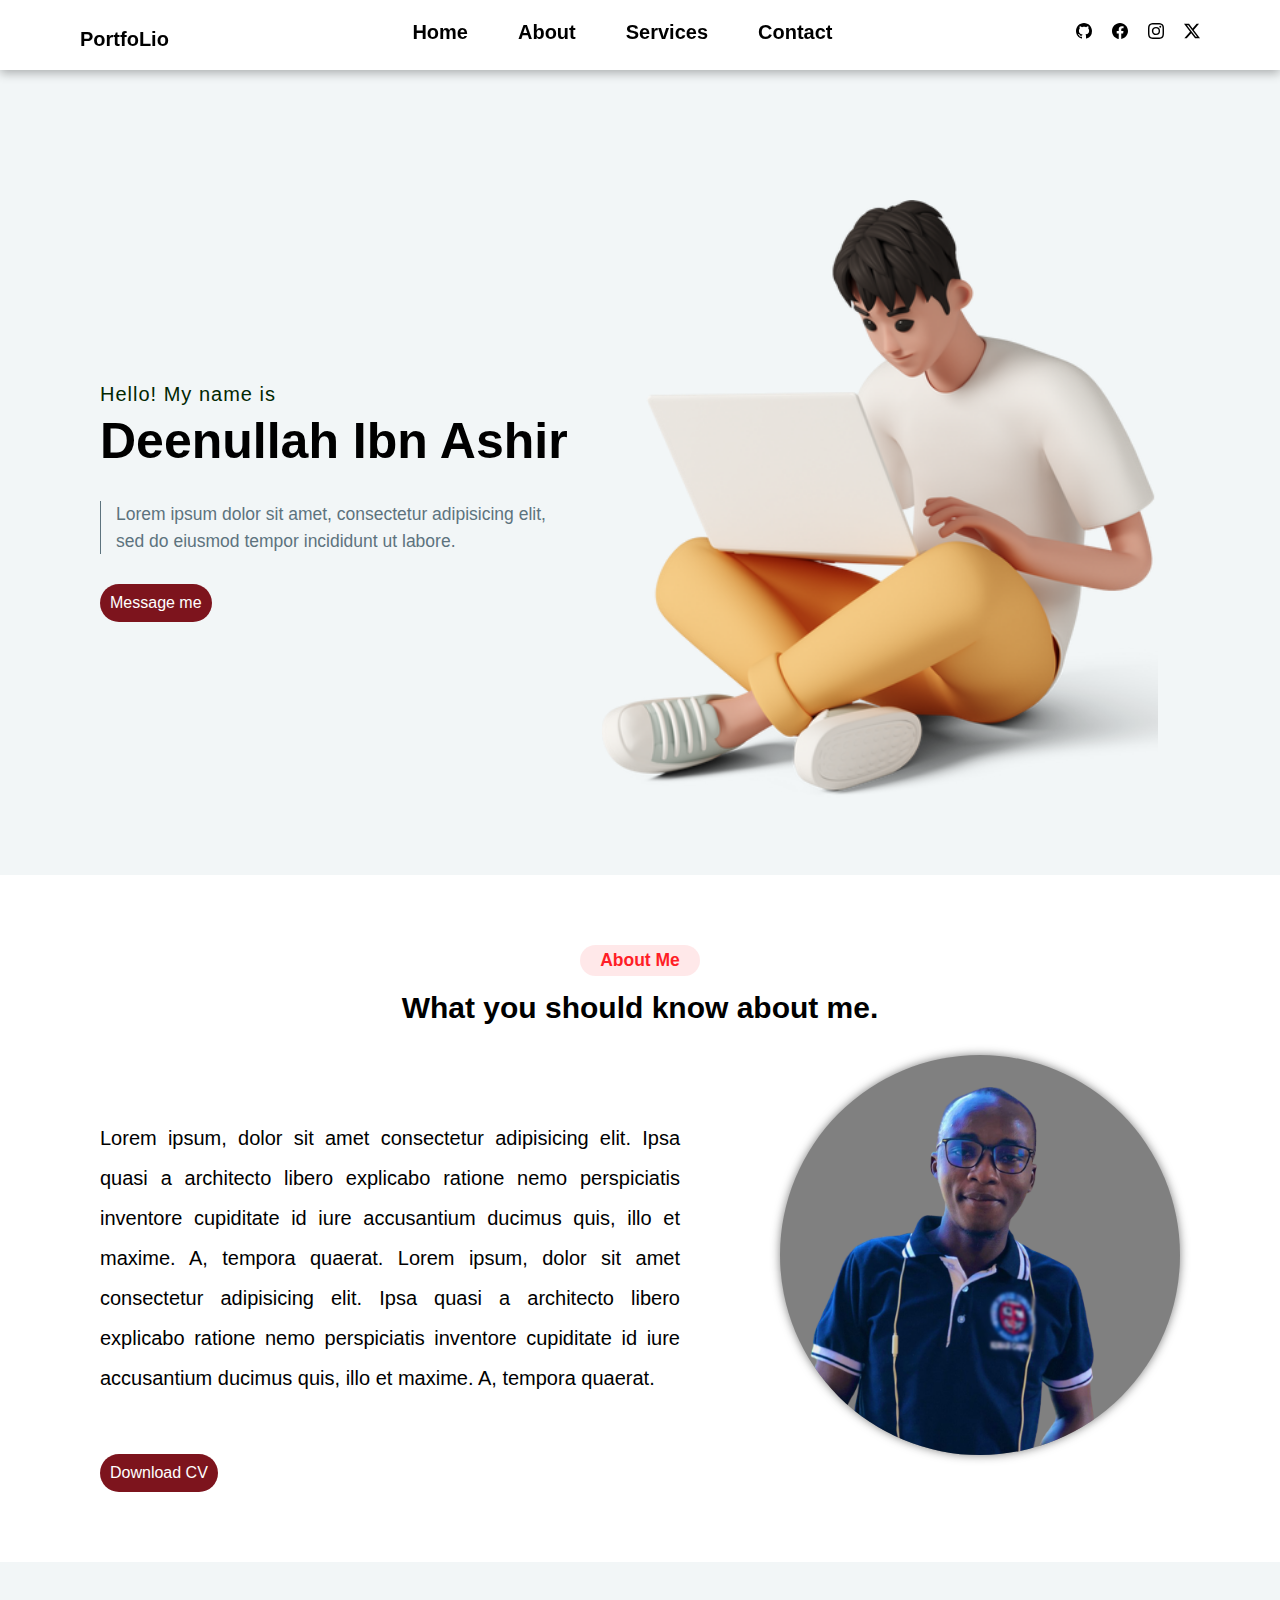
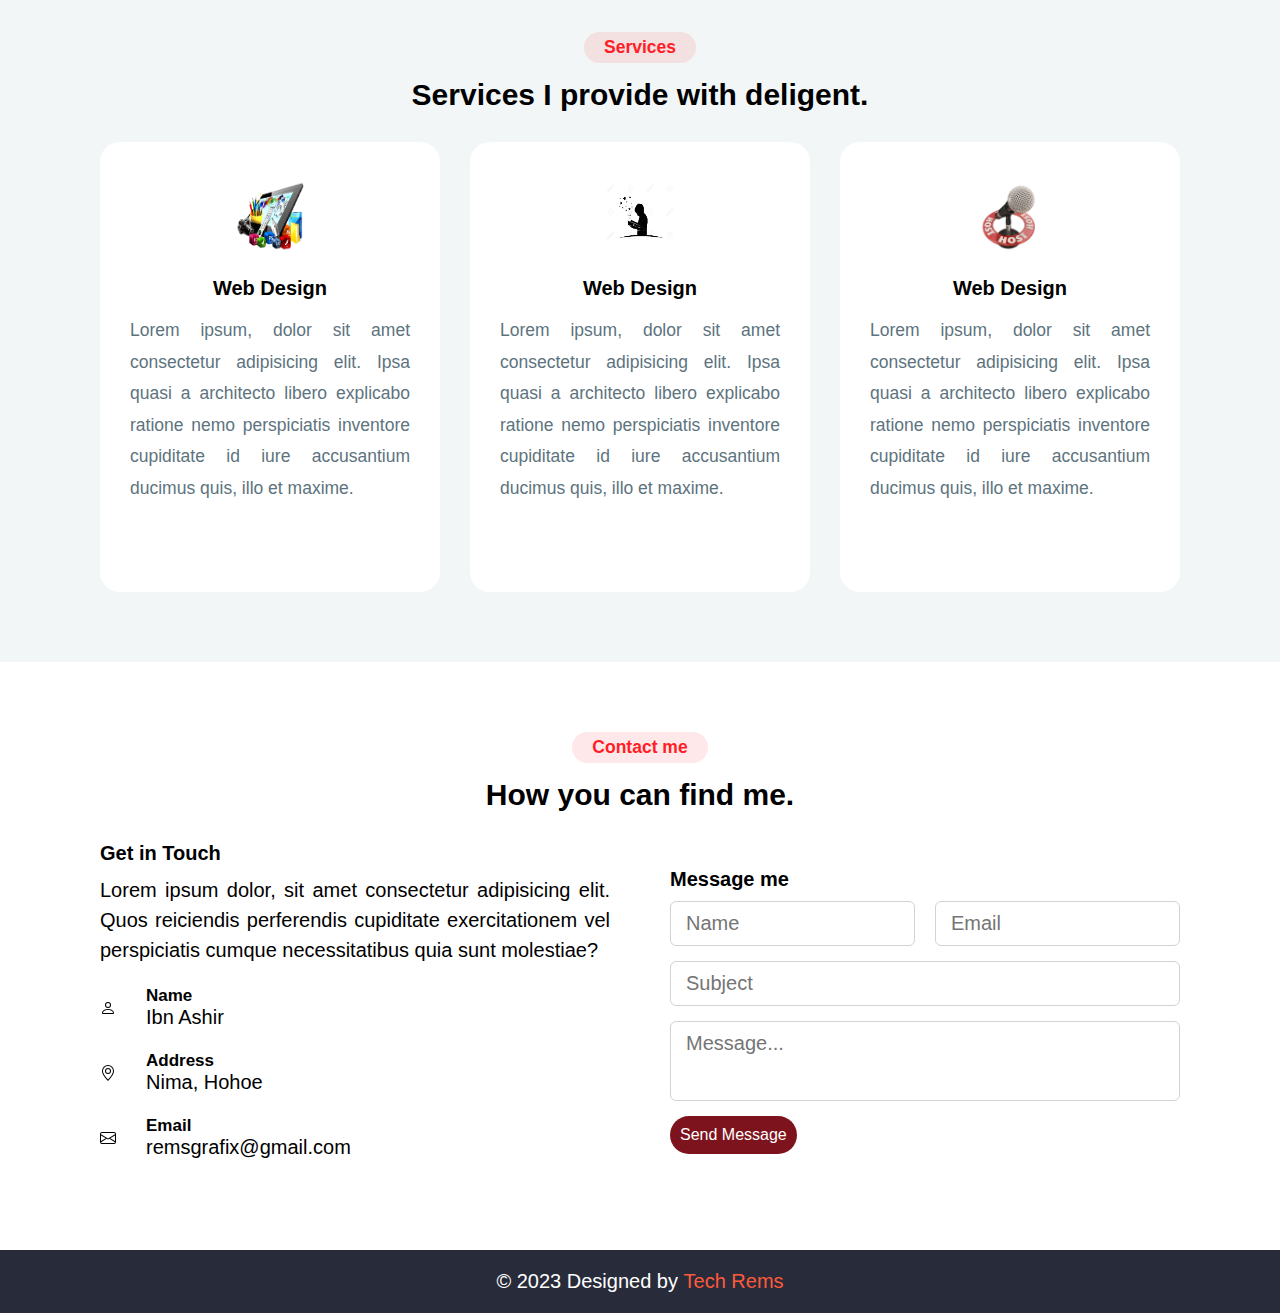
==== commit 4a2d4cd4: "Add hamburger and hamburger menu" ====
--- a/index.html
+++ b/index.html
@@ -9,46 +9,38 @@
 <body>
     <header>
         <div class="container">
-            <nav class="navbar">
+            <div class="navbar">
                 <div class="logo">
-                    <a href="">
-                        <h3>PortfoLio</h3>
-                    </a>
+                    <h3>
+                        <a href="">PortfoLio</a>
+                    </h3>
                 </div>
                 
-                    <ul class="navbar-links">
-                        <li><a href="#home">Home</a></li>
-                        <li><a href="#about_sec">About</a></li>
-                        <li><a href="#services_sec">Services</a></li>
-                        <li><a href="#contact_sec">Contact</a></li>
-                    </ul>
+                <nav class="navbar-links">
+                    <li><a href="#home">Home</a></li>
+                    <li><a href="#about_sec">About</a></li>
+                    <li><a href="#services_sec">Services</a></li>
+                    <li><a href="#contact_sec">Contact</a></li>
+                </nav>
 
                 <ul class="navbar-socials">
-                    <li><a href=""><img src="imgs/github.svg"></a>
-                    <li><a href=""><img src="imgs/facebook.svg"></a>
-                    <li><a href=""><img src="imgs/instagram.svg"></a>
-                    <li><a href=""><img src="imgs/twitter-x.svg"></a>
+                    <a href=""><img src="imgs/github.svg"></a>
+                    <a href=""><img src="imgs/facebook.svg"></a>
+                    <a href=""><img src="imgs/instagram.svg"></a>
+                    <a href=""><img src="imgs/twitter-x.svg"></a>
                 </ul>
 
-                <div class="toggle_btn">
-                    <span class="bar"></span>
-                    <span class="bar"></span>
-                    <span class="bar"></span>
-                </div>
+                <button class="hamburger">
+                    <div class="bar"></div>
+                </button>
                 
-            </nav>
-
-            <!-- <div class="hamburger-bars">
-                <span class="bar"></span>
-                <span class="bar"></span>
-                <span class="bar"></span>
-            </div> -->
+            </div>
 
             <div class="hamburger_menu">
-                <li><a href="#hero">Home</a></li>
-                <li><a href="#about_sec">About</a></li>
-                <li><a href="#services_sec">Services</a></li>
-                <li><a href="#contact_sec">Contact</a></li>
+                <a href="#hero">Home</a>
+                <a href="#about_sec">About</a>
+                <a href="#services_sec">Services</a>
+                <a href="#contact_sec">Contact</a>
             </div>
         </div>
     </header>
--- a/style.css
+++ b/style.css
@@ -88,12 +88,10 @@
   justify-content: space-between;
 }
 
-
 .navbar .logo h3{
     font-size: 2rem;
     color: #7D141D;
 }
-
 
 
 .navbar-links {
@@ -106,8 +104,7 @@
   color: black;
 }
 
-
-.navbar li a:hover {
+.navbar a:hover {
     color: hsl(9, 100%, 62%);
 }
 
@@ -116,60 +113,78 @@
     gap: 1rem;
 }
 
-.navbar .toggle_btn {
-  cursor: pointer;
-  display: none;
-}
-
-
-.navbar .toggle_btn .bar {
-    display: block;
-    width: 25px;
-    height: 3px;
-    margin: 5px auto;
-    -webkit-transition: all 0.3s ease-in-out;
-    transition: all 0.3s ease-in-out;
-    background-color: #101010;
+.hamburger{
+  position:relative;
+  display:none;
+  width:35px;
+  cursor:pointer;
+  -webkit-appearance:none;
+  -moz-appearance:none;
+  appearance:none;
+  background:none;
+  outline:none;
+  border:none
+}
+.hamburger .bar,.hamburger:after,.hamburger:before{
+  content:'';
+  display:block;
+  width:100%;
+  height:5px;
+  background-color:#000;
+  margin:6px 0px;
+  -webkit-transition:0.4s;
+  transition:0.4s
+}
+.hamburger.is-active:before{
+  -webkit-transform:rotate(-45deg) translate(-8px, 6px);
+  transform:rotate(-45deg) translate(-8px, 6px)
+}
+.hamburger.is-active:after{
+  -webkit-transform:rotate(45deg) translate(-9px, -8px);
+  transform:rotate(45deg) translate(-9px, -8px)
+}
+.hamburger.is-active .bar{
+  opacity:0
 }
 
 .hamburger_menu {
-  display: none;
-  position: absolute;
-  right: 80px;
-  width: 300px;
-  height: 0;
-  background: rgba(0, 0, 0, 0.9);
-  backdrop-filter: blur(1px);
-  border-radius: 10px;
-  overflow: hidden;
-  transition: height 0.2s cubic-bazier(0.175, 0.885, 0.32, 1.275);
-}
-
-/*.hamburger_menu.open {
-  height: 190px;
-}
-
-.hamburger_menu li {
-  padding: 0.7rem;
-  display: flex;
-  justify-content: center;
-}
-
-.hamburger_menu li a {
-  font-weight: 700;
-}
-
-.hamburger_menu li a:hover {
-    color: hsl(9, 100%, 62%);
-}
-*/
+  position:fixed;
+  top:0;
+  left:100%;
+  width:80%;
+  min-height:40vh;
+  display:none;
+  z-index:98;
+  background-color:#12002F;
+  padding-top:20px;
+  margin-top: 70px;
+  -webkit-transition:0.4s;
+  transition:0.4s
+}
+.hamburger_menu.is-active{
+  left: 0;
+}
+.hamburger_menu a{
+  display:block;
+  width:100%;
+  max-width:200px;
+  margin:0 auto 16px;
+  text-align:center;
+  padding:12px 16px;
+  background-color:#1f103F;
+  color:#FFF;
+  text-decoration:none
+}
+.hamburger_menu a:hover{
+  background-color:#24104f
+}
 
 
 /* HERO STYLE */
 
 .hero {
   padding-top: 200px;
-  height: 100vh;
+/*  height: 100vh;*/
   background: hsl(192, 24%, 96%);
 }
 
@@ -222,9 +237,9 @@
 
 /* About styling */
 
-.about {
+/*.about {
   min-height: 100vh;
-}
+}*/
 
 
 .about-content {
@@ -414,10 +429,6 @@
 }
 
 
-
-
-
-
 /* Footer styling */
 footer{
   display: flex;
@@ -447,65 +458,30 @@
       font-size: 15px;
     }
 
+    section {
+      padding: 50px 0;
+    }
+
+    .navbar .navbar-socials, .navbar-links {
+      display: none;
+    }
+
+    .hamburger {
+      display: block;
+    }
+
+    .hamburger_menu {
+      display: block;
+    }
+
+    
     .btn {
       padding: 8px 10px;
       font-size: 14px;
     }
 
-    
-
     .navbar-socials {
       display: none;
-    }
-
-
-    .hamburger_menu {
-      position: fixed;
-      left: -100%;
-      top: 5rem;
-      flex-direction: column;
-      background-color: #fff;
-      width: 100%;
-      border-radius: 10px;
-      text-align: center;
-      transition: 0.3s;
-      box-shadow: 0 10px 27px rgba(0, 0, 0, 0.05);
-
-     /* display: none;
-      position: absolute;
-      right: 80px;
-      width: 300px;
-      height: 0;
-      background: rgba(0, 0, 0, 0.9);
-      backdrop-filter: blur(1px);
-      border-radius: 10px;
-      overflow: hidden;
-      transition: height 0.2s cubic-bazier(0.175, 0.885, 0.32, 1.275);*/
-    }
-
-    .hamburger_menu.active {
-        left: 0;
-    }
-
-    .hamburger_menu li {
-        margin: 2.5rem 0;
-    }
-
-
-    .navbar .toggle_btn {
-      display: block;
-    }
-
-    .toggle_btn.active .bar:nth-child(2) {
-        opacity: 0;
-    }
-
-    .toggle_btn.active .bar:nth-child(1) {
-        transform: translateY(8px) rotate(45deg);
-    }
-
-    .toggle_btn.active .bar:nth-child(3) {
-        transform: translateY(-8px) rotate(-45deg);
     }
 
 
@@ -534,12 +510,13 @@
   }
 
   .hero {
-    padding-top: 50px;
-    height: 100vh;
+    padding-top: 150px;
+/*    height: 100vh;*/
   }
 
 
   .hero-content {
+/*    margin-top: 50px;*/
     display: flex;
     flex-direction: column;
   }
@@ -568,30 +545,31 @@
   }
 
   
-
   .hero-right img {
+    margin-top: 2rem;
     width: 100%;
     width: 250px;
     height: 250px;
     object-fit: contain;
   }
 
-
+  .hero-contact {
+    display: flex;
+    align-items: center;
+    gap: 1.7rem;
+  }
 
   .hero-contact .hero-socials {
     display: flex;
     align-items: center;
-/*    flex-direction: row;*/
-    gap: 0.7rem;
-/*    margin-left: 2rem;*/
-/*    padding-top: 1.5rem;*/
-  }
+    gap: 0.7rem;    
+  }
+
 
   .hero-socials li img {
     height: 20px;
     width: 20px;
   }
-
 
 
   .about-content {
@@ -660,7 +638,6 @@
   }
 
 
-
   footer{
     padding: 0.8rem 2rem;
     width: 100%;
@@ -690,7 +667,11 @@
     display: none;
   }
 
-  .navbar .toggle_btn {
+  .hamburger {
+    display: block;
+  }
+
+  .hamburger_menu {
     display: block;
   }
 
@@ -702,7 +683,7 @@
 
   .hero {
     padding-top: 50px;
-    height: 100vh;
+/*    height: 100vh;*/
   }
 
 
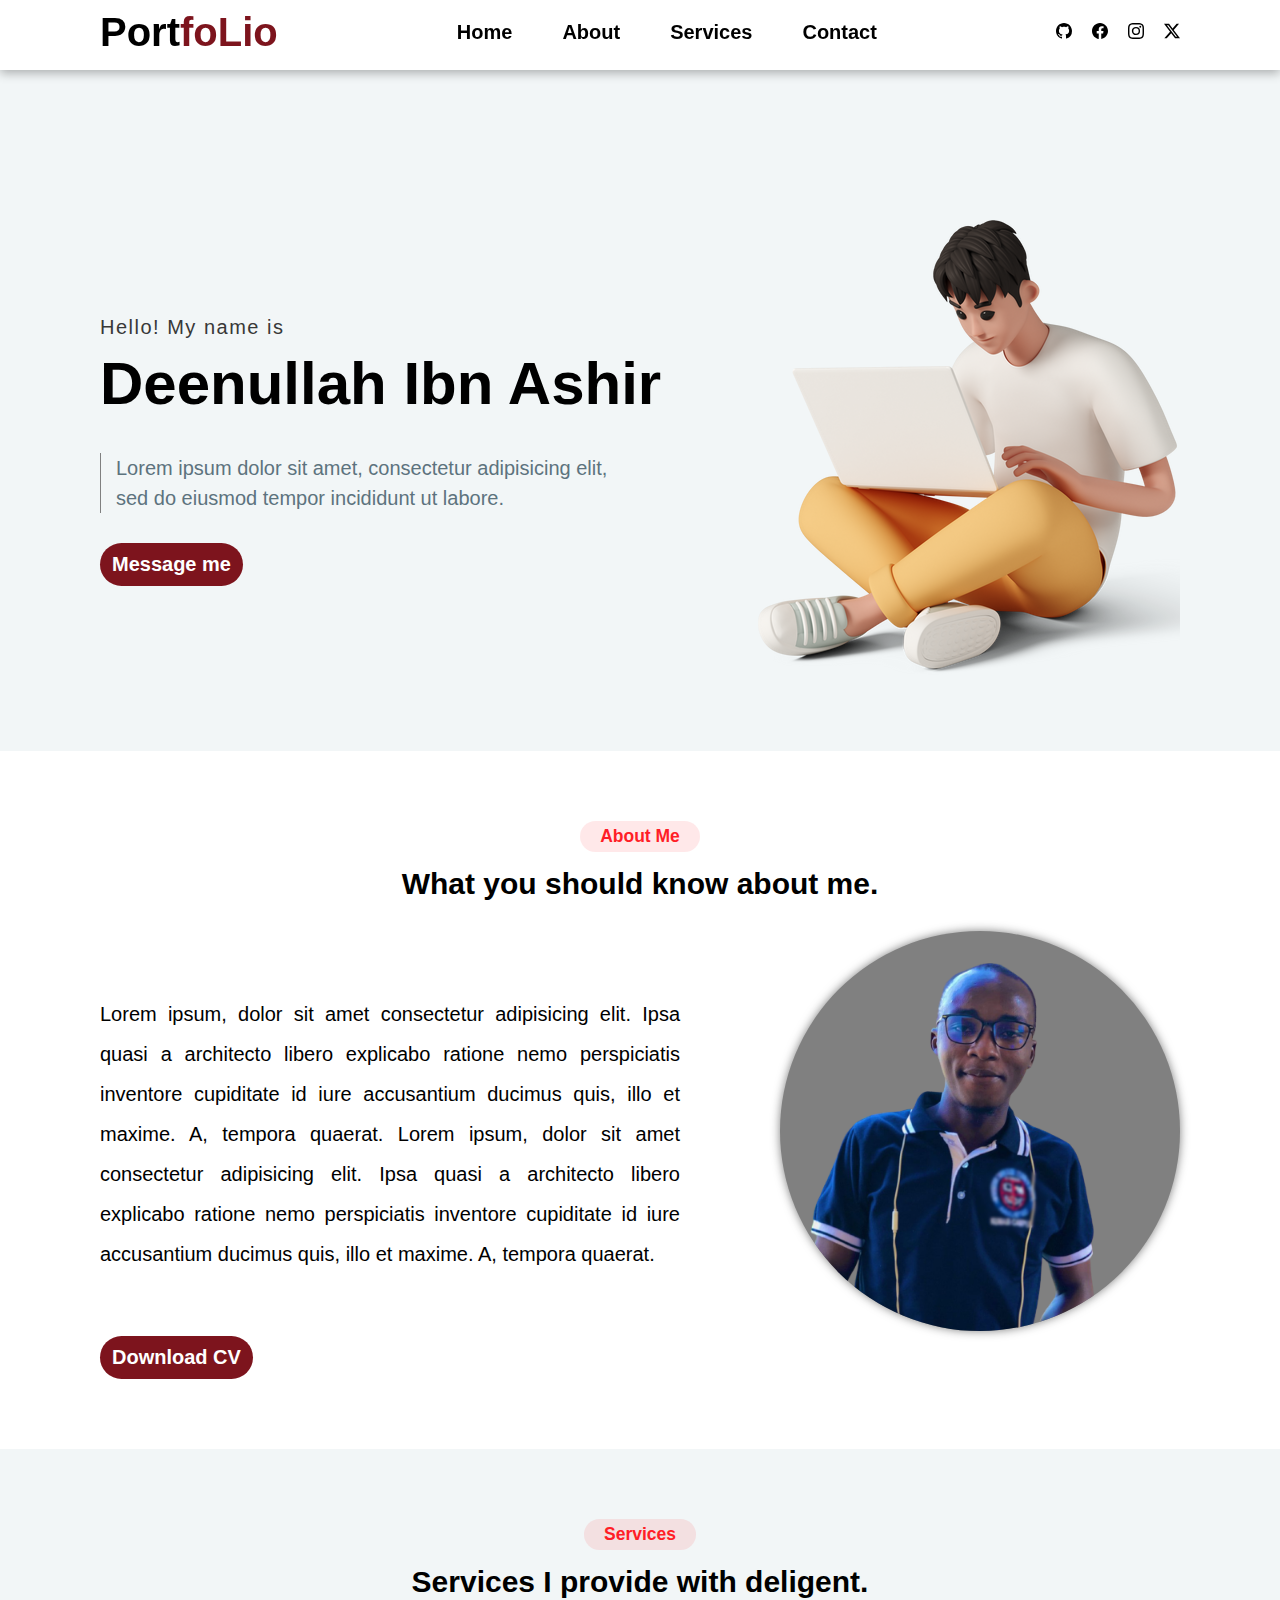
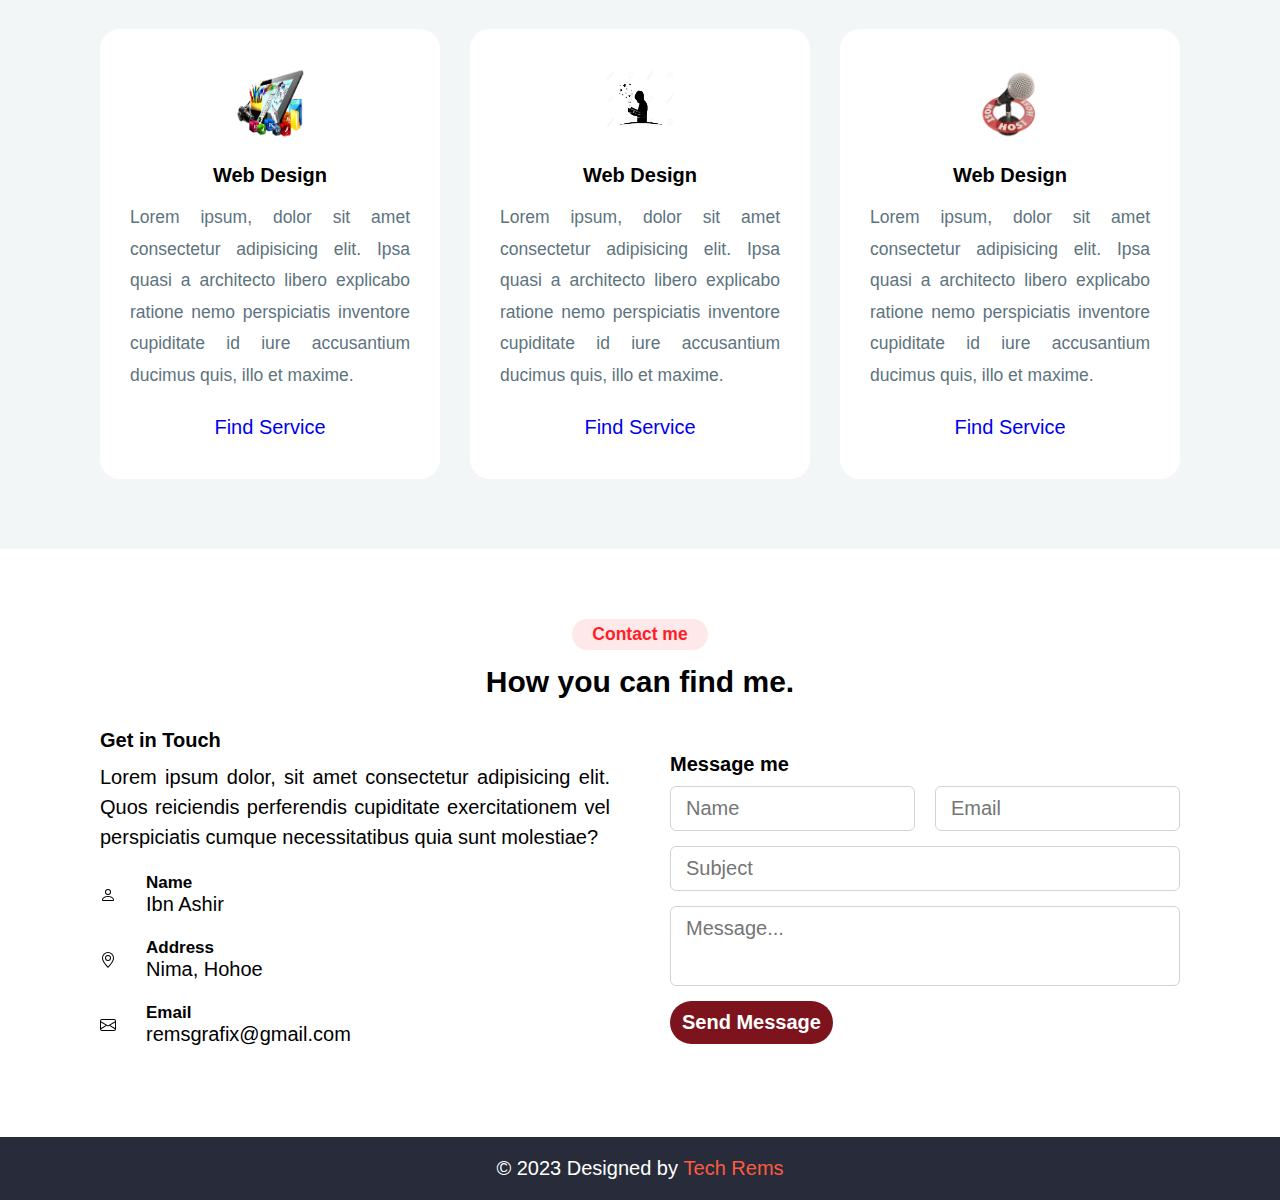
==== commit 6dad5448: "clean the code" ====
--- a/index.html
+++ b/index.html
@@ -8,14 +8,10 @@
 </head>
 <body>
     <header>
-        <div class="container">
             <div class="navbar">
-                <div class="logo">
-                    <h3>
-                        <a href="">PortfoLio</a>
-                    </h3>
-                </div>
-                
+                <h3 class="logo">
+                    <a href="">Port<span>foLio</span></a>
+                </h3>                
                 <nav class="navbar-links">
                     <li><a href="#home">Home</a></li>
                     <li><a href="#about_sec">About</a></li>
@@ -32,17 +28,15 @@
 
                 <button class="hamburger">
                     <div class="bar"></div>
-                </button>
-                
+                </button>  
             </div>
 
             <div class="hamburger_menu">
-                <a href="#hero">Home</a>
+                <a href="#home">Home</a>
                 <a href="#about_sec">About</a>
                 <a href="#services_sec">Services</a>
                 <a href="#contact_sec">Contact</a>
             </div>
-        </div>
     </header>
 
     <main>
@@ -71,7 +65,7 @@
                     </div>
 
                     <div class="hero-right">
-                        <img src="imgs/comp-user.png" alt="Deen-img">
+                        <img src="imgs/comp-user.png" alt="Computer-user">
                     </div>
                 </div>
             </div>
--- a/style.css
+++ b/style.css
@@ -6,43 +6,38 @@
   font-size: 20px;
 }
 
+
+/* similar styling content  */
+
 li {
   list-style: none;
 }
 
 a {
   text-decoration: none;
-  color: #fff;
-}
-
-/* similar styling content  */
+}
 
 .btn {
     background-color: #7D141D;
-    padding: 10px;
+    padding: 10px 12px;
     border: none;
-    border-radius: 10px;
     cursor: pointer;
-    font-size: 16px;
-    font-weight: 500;
+    font-weight: 600;
     color: #fff;
     border-radius: 40px;
 }
 
 .btn:hover {
   color: #7D141D;
-  background: #fff;
+  background: none;
   border: 1px solid #7D141D;
 }
 
 
-section{
-  padding: 70px 20px;
-}
 
 .container{  
-/*  max-width: 1300px;*/
-  padding: 0 80px;
+  max-width: 2000px;
+  padding: 70px 100px;
   margin: auto;
 }
 
@@ -73,7 +68,7 @@
 
 header {
   height: 70px;
-  padding-top: 10px;
+  padding: 10px 100px;
   position: fixed;
   z-index: 9999;
   width: 100%;
@@ -82,15 +77,19 @@
 }
 
 .navbar {
-  margin: 0 auto;
   display: flex;
   align-items: center;
   justify-content: space-between;
 }
 
-.navbar .logo h3{
+.navbar .logo a{
     font-size: 2rem;
-    color: #7D141D;
+    color: #000;
+}
+
+.navbar .logo span {
+  color: #7D141D;
+  font-size: 2rem;
 }
 
 
@@ -105,7 +104,7 @@
 }
 
 .navbar a:hover {
-    color: hsl(9, 100%, 62%);
+    color: #ff5a3d;
 }
 
 .navbar-socials {
@@ -125,24 +124,28 @@
   outline:none;
   border:none
 }
+
 .hamburger .bar,.hamburger:after,.hamburger:before{
   content:'';
   display:block;
   width:100%;
-  height:5px;
+  height:3px;
   background-color:#000;
   margin:6px 0px;
   -webkit-transition:0.4s;
   transition:0.4s
 }
+
 .hamburger.is-active:before{
-  -webkit-transform:rotate(-45deg) translate(-8px, 6px);
-  transform:rotate(-45deg) translate(-8px, 6px)
-}
+  -webkit-transform:rotate(-45deg) translate(-7px, 4px);
+  transform:rotate(-45deg) translate(-7px, 4px)
+}
+
 .hamburger.is-active:after{
-  -webkit-transform:rotate(45deg) translate(-9px, -8px);
-  transform:rotate(45deg) translate(-9px, -8px)
-}
+  -webkit-transform:rotate(45deg) translate(-8px, -6px);
+  transform:rotate(45deg) translate(-8px, -6px)
+}
+
 .hamburger.is-active .bar{
   opacity:0
 }
@@ -151,80 +154,83 @@
   position:fixed;
   top:0;
   left:100%;
-  width:80%;
-  min-height:40vh;
+  width:100%;
   display:none;
-  z-index:98;
-  background-color:#12002F;
-  padding-top:20px;
-  margin-top: 70px;
+  z-index:0;
+  background-color: rgba(0, 0, 10, 0.7);
+  margin-top:70px;
   -webkit-transition:0.4s;
   transition:0.4s
 }
+
 .hamburger_menu.is-active{
-  left: 0;
-}
+   left: 0;
+}
+
 .hamburger_menu a{
   display:block;
-  width:100%;
+  width:30%;
   max-width:200px;
-  margin:0 auto 16px;
+  margin: 10px auto;
   text-align:center;
-  padding:12px 16px;
-  background-color:#1f103F;
+  padding: 10px 5px;
   color:#FFF;
-  text-decoration:none
-}
-.hamburger_menu a:hover{
-  background-color:#24104f
+  text-decoration:none;
+  font-weight: 600;
+  font-size: 20px;
+  border-radius: 50px;
+}
+
+.hamburger_menu a.active, .hamburger_menu a:hover{
+  color:#ff5a3d;
 }
 
 
 /* HERO STYLE */
 
 .hero {
-  padding-top: 200px;
-/*  height: 100vh;*/
   background: hsl(192, 24%, 96%);
 }
 
 .hero-content {
+  padding-top: 150px;
     display: flex;
     justify-content: space-between;
     align-items: center;
 }
 
 .hero-subtitle {
-  color: rgb(1, 39, 1);
-  font-size: 20px;
+  color: #383838;
   font-weight: 500;
-  letter-spacing: 1px;
+  letter-spacing: 1.5px;
 }
 
 .hero-title {
-  padding: 10px 0 35px 0;
-  font-size: 50px;
-  line-height: 1;
+  padding-top: 10px;
+  padding-bottom: 35px;
+  font-size: 60px;
 }
 
 .hero-text {
   color: hsl(200, 15%, 43%);
-  font-size: 0.875rem;
   line-height: 1.5;
   padding-left: 15px;
-  border-left: 1px solid;
+  border-left: 1px solid gray;
   margin-bottom: 30px;
 }
 
 
-
 .hero-right img {
-    width: 100%;
-    width: 600px;
-    height: 600px;
+    width: auto;
+    height: auto;
     object-fit: contain;
 }
 
+.hero-contact {
+  display: flex;
+  align-items: center;
+  gap: 1.7rem;
+}
 
 
 
@@ -236,11 +242,6 @@
 
 
 /* About styling */
-
-/*.about {
-  min-height: 100vh;
-}*/
-
 
 .about-content {
   display: flex;
@@ -277,9 +278,9 @@
   box-shadow: 0 0 10px hsla(0, 0%, 12%, 0.574);
 }
 
-.about-btn {
+/* .about-btn {
   margin-top: -200px;
-}
+} */
 
 
 
@@ -452,37 +453,34 @@
 
 /* MOBILE RESPONSIVE */
 
-@media (max-width: 480px) {
+@media screen and (max-width: 767px) {
 
   * {
-      font-size: 15px;
+      font-size: 16px;
     }
 
-    section {
-      padding: 50px 0;
-    }
-
-    .navbar .navbar-socials, .navbar-links {
-      display: none;
-    }
-
-    .hamburger {
-      display: block;
-    }
-
-    .hamburger_menu {
-      display: block;
-    }
-
-    
     .btn {
       padding: 8px 10px;
       font-size: 14px;
     }
 
-    .navbar-socials {
+    .container {
+      padding: 60px 70px;
+    }
+
+    header {
+      padding: 10px 50px;
+    }
+
+   .navbar-socials, .navbar-links {
       display: none;
     }
+
+    .hamburger, .hamburger_menu {
+      display: block;
+    }
+
+
 
 
   .section-title {
@@ -504,71 +502,40 @@
     padding-bottom: 0;
   }
 
-  .container {  
-    padding: 0 60px;
-    margin: auto;
-  }
 
   .hero {
-    padding-top: 150px;
-/*    height: 100vh;*/
+    height: 100vh;
   }
 
 
   .hero-content {
-/*    margin-top: 50px;*/
-    display: flex;
+    padding-top: 100px;
     flex-direction: column;
   }
 
 
   .hero-title {
-    padding: 30px 0 35px 0;
-    font-size: 35px;
-    line-height: 1;
+    font-size: 40px;
   }
 
   .hero-subtitle {
-    color: rgb(1, 39, 1);
     font-size: 15px;
-    font-weight: 500;
-    letter-spacing: 1px;
-  }
-
-  .hero-text {
-    color: hsl(200, 15%, 43%);
-/*    font-size: 0.65rem;*/
-    line-height: 1.5;
-    padding-left: 15px;
-    border-left: 1px solid;
-    margin-bottom: 30px;
-  }
+  }
+
 
   
   .hero-right img {
     margin-top: 2rem;
-    width: 100%;
     width: 250px;
     height: 250px;
-    object-fit: contain;
-  }
-
-  .hero-contact {
-    display: flex;
-    align-items: center;
-    gap: 1.7rem;
-  }
+  }
+
 
   .hero-contact .hero-socials {
     display: flex;
     align-items: center;
-    gap: 0.7rem;    
-  }
-
-
-  .hero-socials li img {
-    height: 20px;
-    width: 20px;
+    padding-top: 10px;
+    gap: 1rem;    
   }
 
 
@@ -596,11 +563,11 @@
   }
 
   .about-right img {
-    width: 300px;
-    height: 300px;
+    width: auto;
+    height: auto;
     /*border-radius: 50%;
     background-color: gray;*/
-    margin-top: -20px;
+    margin-top: auto;
   }
 
   .about-btn {
@@ -652,18 +619,19 @@
 
 
 
-
 /* Media Query for low resolution  Tablets, Ipads */ 
-@media (min-width: 481px) and (max-width: 767px) { 
+@media (min-width: 768px) and (max-width: 1023px) { 
   * {
       font-size: 18px;
     }
 
-  section {
-      padding: 50px 0;
-  }
-
-  .navbar .navbar-socials, .navbar-links {
+  .container {
+    padding-left: 80px;
+    padding-right: 80px;
+  }
+
+
+  .navbar-socials, .navbar-links {
     display: none;
   }
 
@@ -671,72 +639,50 @@
     display: block;
   }
 
+  .hamburger_menu.is-active {
+    left: 20%;
+  }
+
   .hamburger_menu {
     display: block;
+    width: 70%;
   }
 
   .hero-content {
-    margin-top: 100px;
-    display: flex;
+    padding-top: 100px;
     flex-direction: column;
   }
 
   .hero {
-    padding-top: 50px;
-/*    height: 100vh;*/
-  }
-
+    height: 100vh;
+  }
 
 
   .hero-title {
-    padding: 30px 0 35px 0;
-    font-size: 35px;
-    line-height: 1;
+    font-size: 50px;
   }
 
   .hero-subtitle {
-    color: rgb(1, 39, 1);
-    font-size: 15px;
-    font-weight: 500;
-    letter-spacing: 1px;
-  }
-
-  .hero-text {
-    color: hsl(200, 15%, 43%);
-/*    font-size: 0.65rem;*/
-    line-height: 1.5;
-    padding-left: 15px;
-    border-left: 1px solid;
-    margin-bottom: 30px;
-  }
-
-  .hero-contact {
-    display: flex;
-    align-items: center;
-    gap: 1.7rem;
-  }
+    font-size: 16px;
+  }
+
+
 
   .hero-contact .hero-socials {
     display: flex;
     align-items: center;
-    gap: 0.7rem;    
-  }
-
-  .hero-socials li img {
-    height: 20px;
-    width: 20px;
-  }
+    padding-top: 10px;
+    gap: 1rem;    
+  }
+
 
   .hero-right img {
     margin-top: 2rem;
-    width: 100%;
     width: 300px;
     height: 300px;
-    object-fit: contain;
   }
 
   
-
   .about-content {
     flex-direction: column;
   }
@@ -802,7 +748,7 @@
 
   
 /* Media Query for Tablets Ipads portrait mode */ 
-@media (min-width: 768px) and (max-width: 1024px){ 
+/*@media (min-width: 769px) and (max-width: 1024px){ 
 
   .section-title {
     font-size: 0.8rem;
@@ -874,7 +820,7 @@
   }
 
   
-}
+}*/
   
 /* Media Query for Laptops and Desktops */ 
 /*@media (min-width: 1025px) and (max-width: 1280px){ 
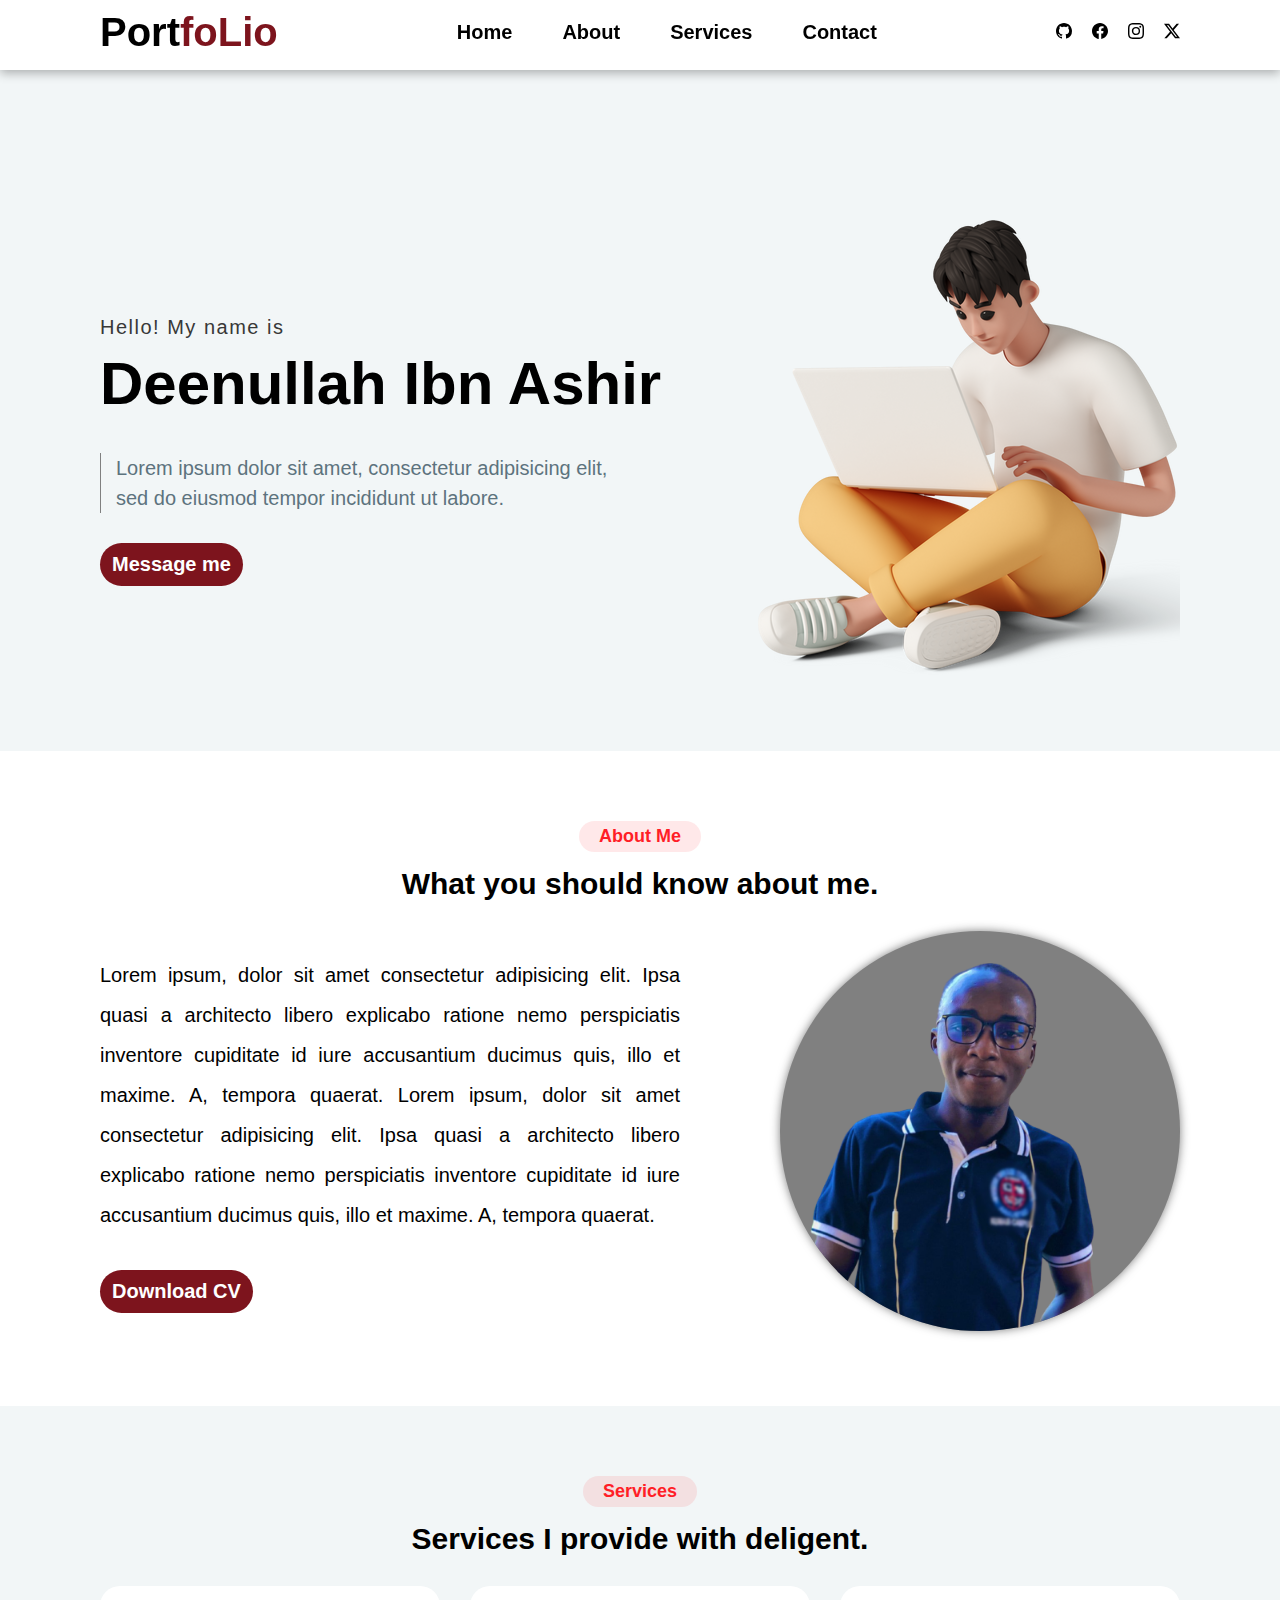
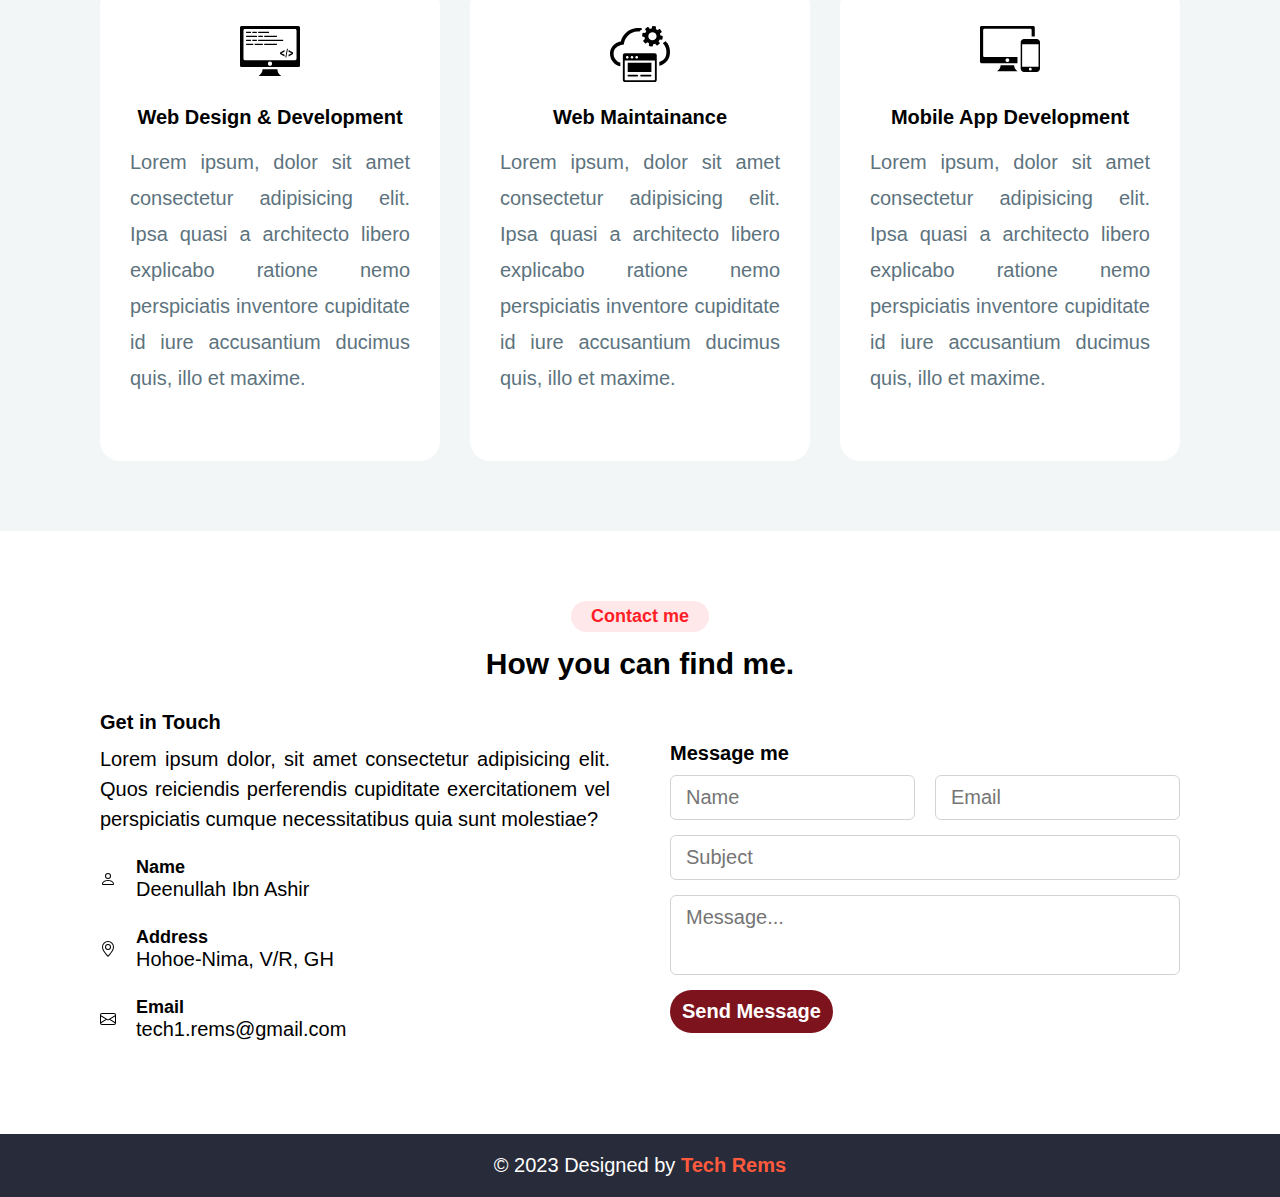
==== commit d55ec0e9: "wrapping up" ====
--- a/index.html
+++ b/index.html
@@ -88,12 +88,13 @@
                             inventore cupiditate id iure accusantium ducimus quis, illo et maxime. 
                             A, tempora quaerat.
                         </p>
+                        <button type="submit" class="btn about-btn">Download CV</button>
                     </div>
                     <div class="about-right">
                         <img src="imgs/deen-rem.png" alt="">
                     </div>                        
                 </div>
-                <button type="submit" class="btn about-btn">Download CV</button>
+                
             </div>
         </section>
 
@@ -105,28 +106,24 @@
                 <ul class="services-list">
                     <li class="service-card">
                             <div class="card-icon icon">
-                                <img src="imgs/serv1.png" alt="Service icon">
-                            </div>
-
-                            <h3 class="card-title">Web Design</h3>
+                                <img src="imgs/webdev.svg" alt="Service icon">
+                            </div>
+
+                            <h3 class="card-title">Web Design & Development</h3>
 
                             <p class="card-text">
                                 Lorem ipsum, dolor sit amet consectetur adipisicing elit. 
                                 Ipsa quasi a architecto libero explicabo ratione nemo perspiciatis 
                                 inventore cupiditate id iure accusantium ducimus quis, illo et maxime.
                             </p>
-
-                            <a href="#" class="card-link">
-                                <span>Find Service</span>
-                            </a>
                     </li>
 
                     <li class="service-card">
-                            <div class="card-icon icon">
-                                <img src="imgs/serv2.jpg" alt="Service icon">
-                            </div>
-
-                            <h3 class="card-title">Web Design</h3>
+                            <div class="card-icon">
+                                <img src="imgs/webmaintain.svg" alt="Service icon">
+                            </div>
+
+                            <h3 class="card-title">Web Maintainance</h3>
 
                             <p class="card-text">
                                 Lorem ipsum, dolor sit amet consectetur adipisicing elit. 
@@ -134,27 +131,20 @@
                                 inventore cupiditate id iure accusantium ducimus quis, illo et maxime.
                             </p>
 
-                            <a href="#" class="card-link">
-                                <span>Find Service</span>
-                            </a>
                     </li>
 
                     <li class="service-card">
                             <div class="card-icon icon">
-                                <img src="imgs/serv3.jpg" alt="Service icon">
-                            </div>
-
-                            <h3 class="card-title">Web Design</h3>
+                                <img src="imgs/mobile.svg" alt="Service icon">
+                            </div>
+
+                            <h3 class="card-title">Mobile App Development</h3>
 
                             <p class="card-text">
                                 Lorem ipsum, dolor sit amet consectetur adipisicing elit. 
                                 Ipsa quasi a architecto libero explicabo ratione nemo perspiciatis 
                                 inventore cupiditate id iure accusantium ducimus quis, illo et maxime.
                             </p>
-
-                            <a href="#" class="card-link">
-                                <span>Find Service</span>
-                            </a>
                     </li>
 
                 </ul>
@@ -170,34 +160,34 @@
                 
                 <div class="contact-content">
                     <div class="column left">
-                        <div class="text">Get in Touch</div>
+                        <div class="text-head">Get in Touch</div>
                         <p>Lorem ipsum dolor, sit amet consectetur adipisicing elit. Quos reiciendis perferendis cupiditate exercitationem vel perspiciatis cumque necessitatibus quia sunt molestiae?</p>
                         <div class="icons">
                             <div class="row">
                                 <img src="imgs/person.svg" alt="">
                                 <div class="info">
                                     <div class="head">Name</div>
-                                    <div class="sub-title">Ibn Ashir</div>
+                                    <div class="sub-head">Deenullah Ibn Ashir</div>
                                 </div>
                             </div>
                             <div class="row">
                                 <img src="imgs/geo-alt.svg" alt="">
                                 <div class="info">
                                     <div class="head">Address</div>
-                                    <div class="sub-title">Nima, Hohoe</div>
+                                    <div class="sub-head">Hohoe-Nima, V/R, GH</div>
                                 </div>
                             </div>
                             <div class="row">
                                 <img src="imgs/envelope.svg" alt="">
                                 <div class="info">
                                     <div class="head">Email</div>
-                                    <div class="sub-title">remsgrafix@gmail.com</div>
+                                    <div class="sub-head">tech1.rems@gmail.com</div>
                                 </div>
                             </div>
                         </div>
                     </div>
                     <div class="column right">
-                        <div class="text">Message me</div>
+                        <div class="text-head">Message me</div>
                         <form action="#">
                             <div class="fields">
                                 <div class="field name">
@@ -230,20 +220,6 @@
 
     </main>
 
-
-    <!-- <script type="text/javascript">
-       const toggleBtn = document.querySelector('.toggle_btn') 
-       const toggleBtnIcon = document.querySelector('.toggle_btn')
-       const dropDownMenu = document.querySelector('.hamburger_menu')
-
-       toggleBtn.onclick = function () {
-        dropDownMenu.classList.toggle('open')
-        const isOpen = dropDownMenu.classList.contains('open')
-
-        toggleBtnIcon.classList = isOpen
-
-       }
-    </script> -->
     <script src="scripts.js"></script> 
 </body>
 </html>--- a/style.css
+++ b/style.css
@@ -41,10 +41,9 @@
   margin: auto;
 }
 
-
 .section-title {
   color: #FF1E27;
-  font-size: 0.875rem;
+  font-size: 18px;
   font-weight: 600;
   padding: 5px 20px;
   background: rgba(255, 30, 37, 0.1);
@@ -233,7 +232,6 @@
 }
 
 
-
 .hero-socials {
   display: none;
 }
@@ -247,26 +245,19 @@
   display: flex;
   justify-content: center;
   align-items: center;
-  flex-wrap: wrap;
-/*  padding: 0;*/
+  gap: 100px;
 }
 
 .about-left {
+  flex: 1;
+}
+
+.about-left p {
   text-align: justify;
-  margin-right: 100px;
-  flex: 1;
-/*  margin-top: -40px;*/
-}
-
-.about-left p {
-/*  margin-bottom: 0;*/
-/*  padding-right: 80px;*/
   line-height: 2rem;
-}
-
-/*.about-right {
-  margin-right: 1;
-}*/
+  padding-bottom: 35px;
+}
+
 
 .about-right img {
   max-width: 100%;
@@ -275,24 +266,18 @@
   object-fit: cover;
   border-radius: 50%;
   background-color: gray;
-  box-shadow: 0 0 10px hsla(0, 0%, 12%, 0.574);
-}
-
-/* .about-btn {
-  margin-top: -200px;
-} */
-
+  box-shadow: 0 0 10px #1f1f1f92;
+}
 
 
 
 /* Services styling */
 .services {
-  background: hsl(192, 24%, 96%);
+  background: #f2f6f7;
 }
 
 .services-list {
   display: flex;
-  /* flex-wrap: wrap; */
   justify-content: center;
   gap: 30px;
 }
@@ -300,39 +285,35 @@
 .service-card {
   position: relative;
   padding: 40px 30px;
-  text-align: center;
   background: hsl(0, 0%, 100%);
   cursor: pointer;
   border-radius: 20px;
 }
 
 .service-card:hover {
-  box-shadow: 0 3px 10px hsla(0, 0%, 0%, 0.3);
+  box-shadow: 0 3px 10px rgba(0, 0, 0, 0.3);
 }
 
 .service-card .card-icon {
   width: max-content;
   margin-inline: auto;
   margin-bottom: 20px;
-}
-
-.service-card .icon img{
-  width: 70px;
-  height: 70px;
+  width: 60px;
+  height: 60px;
+}
+
+.service-card .card-title {
+  margin-bottom: 15px;
+  text-align: center;
 }
 
 .service-card .card-text {
-  color: hsl(200, 15%, 43%);
-  font-size: 0.875rem;
+  color: #5d737e;
   line-height: 1.8;
   margin-bottom: 25px;
   text-align: justify;
 }
 
-.service-card .card-title {
-  margin-bottom: 15px;
-}
-
 
 
 
@@ -346,38 +327,37 @@
   justify-content: space-between;
 }
 
-.contact .contact-content .column{
+.contact-content .column{
   width: calc(50% - 30px);
 }
 
 
-.contact .contact-content .text{
-  font-size: 20px;
+.contact-content .text-head{
   font-weight: 600;
   margin-bottom: 10px;
 }
 
-.contact .contact-content .left p{
+.contact-content .left p{
   text-align: justify;
   line-height: 1.5rem;
 }
 
-.contact .contact-content .left .icons{
+.contact-content .left .icons{
   margin: 10px 0;
 }
 
-.contact .contact-content .row{
-  display: flex;
-  height: 65px;
+.contact-content .row{
+  display: flex;
+  height: 70px;
   align-items: center;
 }
 
 .contact .contact-content .row .info{
-  margin-left: 30px;
+  margin-left: 20px;
 }
 
 .contact .contact-content .info .head{
-  font-size: 17px;
+  font-size: 18px;
   font-weight: bold;
 }
 
@@ -415,7 +395,6 @@
   border-radius: 6px;
   outline: none;
   padding: 0 15px;
-/*  font-size: 17px;*/
   transition: all 0.3s ease;
 }
 
@@ -435,16 +414,15 @@
   display: flex;
   justify-content: center;
   align-items: center;
-  padding: 1rem 2rem;
+  padding: 20px;
   width: 100%;
-  background-color: hsl(229, 17%, 19%);
+  background-color: #282b39;
   color: white;
 }
 
 footer a {
   color: hsl(9, 100%, 62%);
-  font-weight: 500;
-  text-decoration: none;
+  font-weight: 600;
 }
 
 
@@ -465,7 +443,7 @@
     }
 
     .container {
-      padding: 60px 70px;
+      padding: 60px;
     }
 
     header {
@@ -481,38 +459,20 @@
     }
 
 
-
-
   .section-title {
-      color: hsl(9, 100%, 62%);
-      font-size: 0.70rem;
-      font-weight: 600;
-      padding: 5px 20px;
-      background: hsla(9, 100%, 62%, 0.1);
-      width: max-content;
-      border-radius: 50px;
-      margin-inline: auto;
-      margin-bottom: 15px;
+      font-size: 12px;
     }
 
   .section-subtitle {
-    text-align: center;
-    margin-bottom: 30px;
+    margin-bottom: 20px;
     font-size: 1rem;
-    padding-bottom: 0;
-  }
-
-
-  .hero {
-    height: 100vh;
-  }
-
+  }
 
   .hero-content {
     padding-top: 100px;
     flex-direction: column;
-  }
-
+    align-items: flex-start;
+  }
 
   .hero-title {
     font-size: 40px;
@@ -540,55 +500,31 @@
 
 
   .about-content {
-    display: flex;
     flex-direction: column;
-    justify-content: center;
-    align-items: center;
-    flex-wrap: wrap;
-    padding: 0;
-  }
-
-  .about-left {
-    text-align: justify;
-    margin-right: 0;
-    margin-top: 0;
+    gap: 50px;
+  }
+
+  .about-left p {
     padding-bottom: 20px;
-    flex: 1;
-  }
-
-  .about-left p {
-    margin-bottom: 50px;
-    padding-right: 0;
-    font-size: 1rem;
   }
 
   .about-right img {
     width: auto;
     height: auto;
-    /*border-radius: 50%;
-    background-color: gray;*/
-    margin-top: auto;
-  }
-
-  .about-btn {
-    margin-top: 30px;
-  /*  padding-top: -20px;*/
-  }
+  }
+
 
 
   .services-list {
     flex-direction: column;
   }
 
-  /*.service-card .card-text {
-    font-size: 0.75rem;
-  }*/
-
-  .service-card .card-title {
-    font-size: 0.9rem;
-  }
-
-
+  .service-card .card-icon{
+    width: 45px;
+    height: 45px;
+  }
+
+  
   .contact .contact-content {
     flex-direction: column;
     gap: 15px;
@@ -598,21 +534,11 @@
     width: calc(100% - 10px);
   }
 
-  .contact .contact-content .text{
-    font-size: 15px;
-    font-weight: 600;
-    margin-bottom: 10px;
-  }
-
 
   footer{
-    padding: 0.8rem 2rem;
-    width: 100%;
-  }
-
-  footer p {
-    font-size: 15px;
-  }
+    padding: 10px;
+  }
+
   
 }
 
@@ -626,8 +552,7 @@
     }
 
   .container {
-    padding-left: 80px;
-    padding-right: 80px;
+    padding: 70px;
   }
 
 
@@ -653,10 +578,6 @@
     flex-direction: column;
   }
 
-  .hero {
-    height: 100vh;
-  }
-
 
   .hero-title {
     font-size: 50px;
@@ -665,7 +586,6 @@
   .hero-subtitle {
     font-size: 16px;
   }
-
 
 
   .hero-contact .hero-socials {
@@ -681,64 +601,36 @@
     width: 300px;
     height: 300px;
   }
-
-  
+ 
   .about-content {
     flex-direction: column;
-  }
-  
-  .about-left {
-    margin-right: 0;
-    width: 100%;
-  }
-
+    gap: 50px;
+  }
+  
   .about-right img {
-    margin-top: 25px;
     width: 300px;
     height: 300px;
-
-  }
+  }
+
 
   .services-list {
     flex-direction: column;
   }
 
+  .service-card .card-icon {
+    width: 50px;
+    height: 50px;
+  }
+
+
   .contact .contact-content {
     flex-direction: column;
-/*    gap: 15px;*/
-  }
-
-  .contact .contact-content .left {
-    display: flex;
-    align-items: flex-start;
-    flex-direction: column;
     gap: 20px;
-    margin-bottom: 20px;
-  }
-
-  .contact .contact-content .left .text{
-    font-weight: 600;
-    width: calc(100% - 10px)
-  }
-
-  /*.contact .contact-text {
-    display: block;
-    ;
-  }*/
+  }
 
 
   .contact .contact-content .column{
     width: calc(100% - 10px);
-  }
-
-
-  .contact .contact-content .left .icons {
-    margin: 0;
-  }
-
-
-  .contact .contact-content .row .info{
-    margin-left: 10px;
   }
 
 
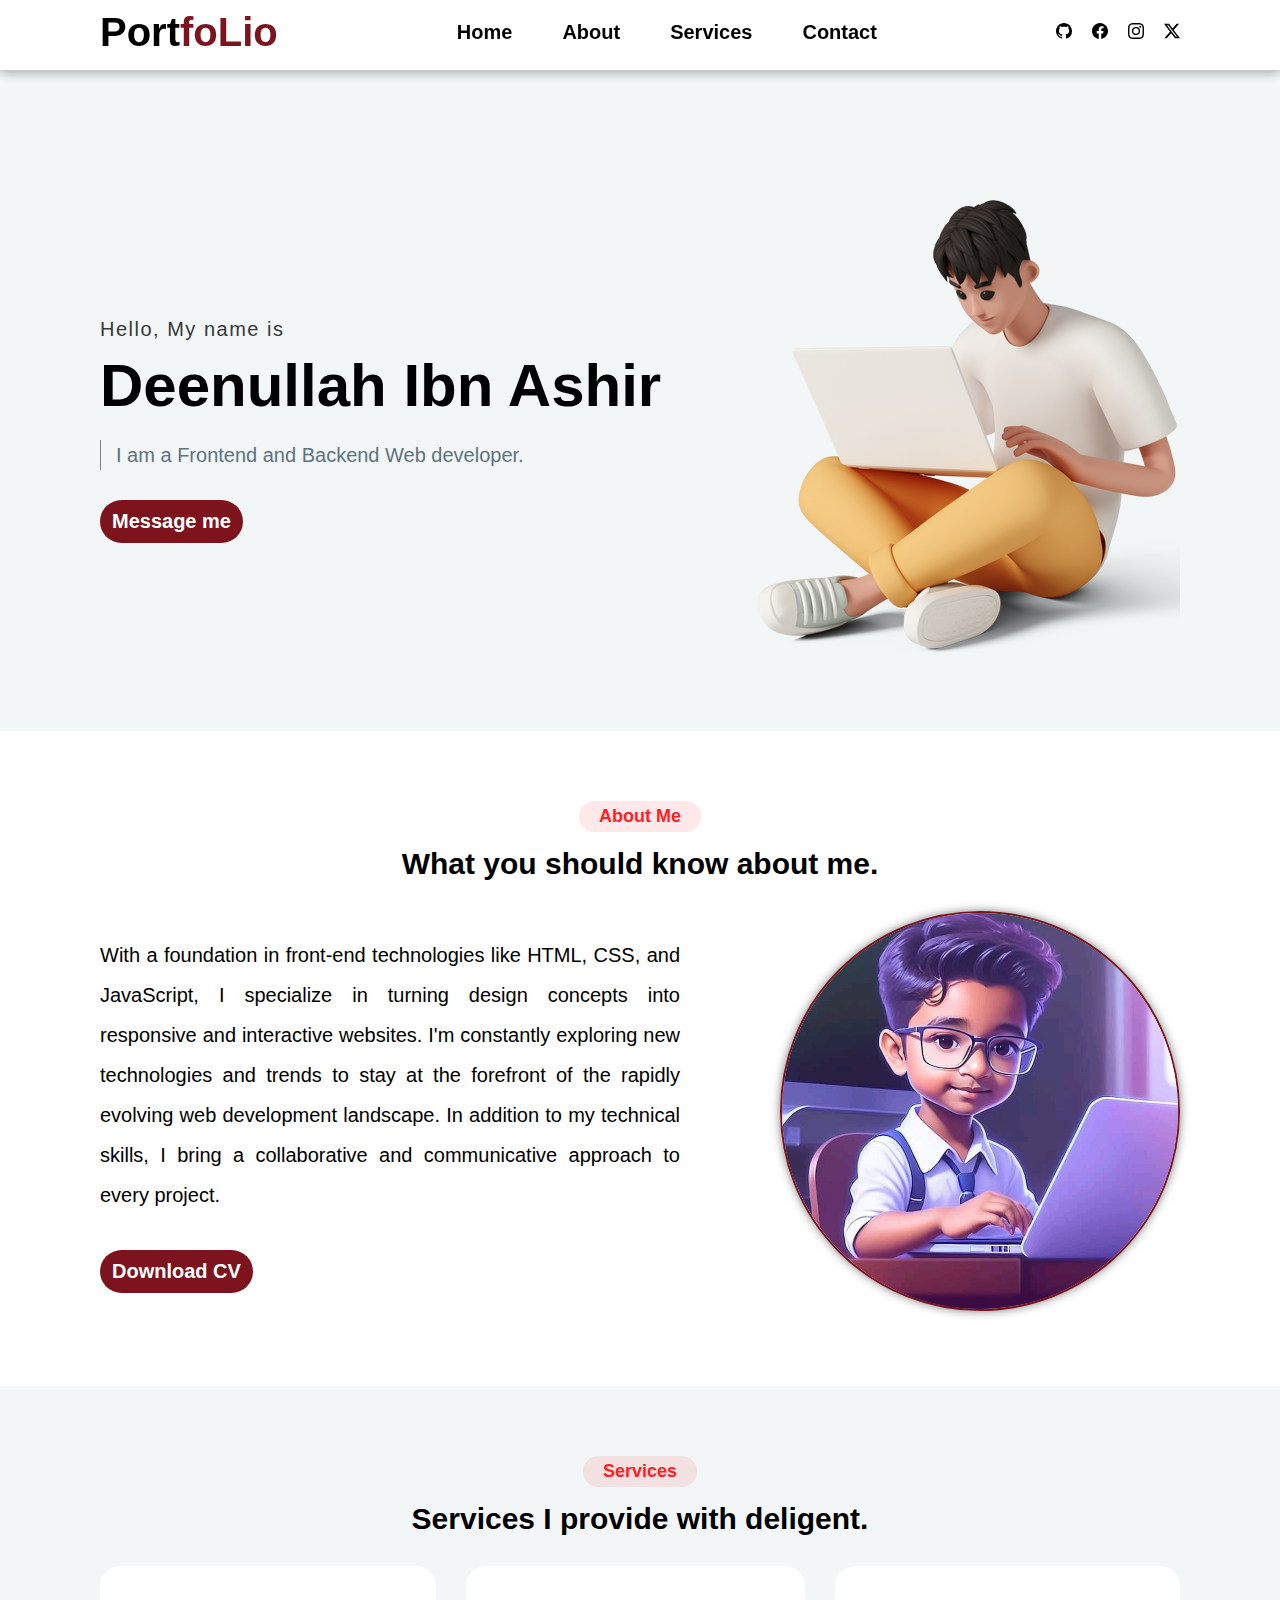
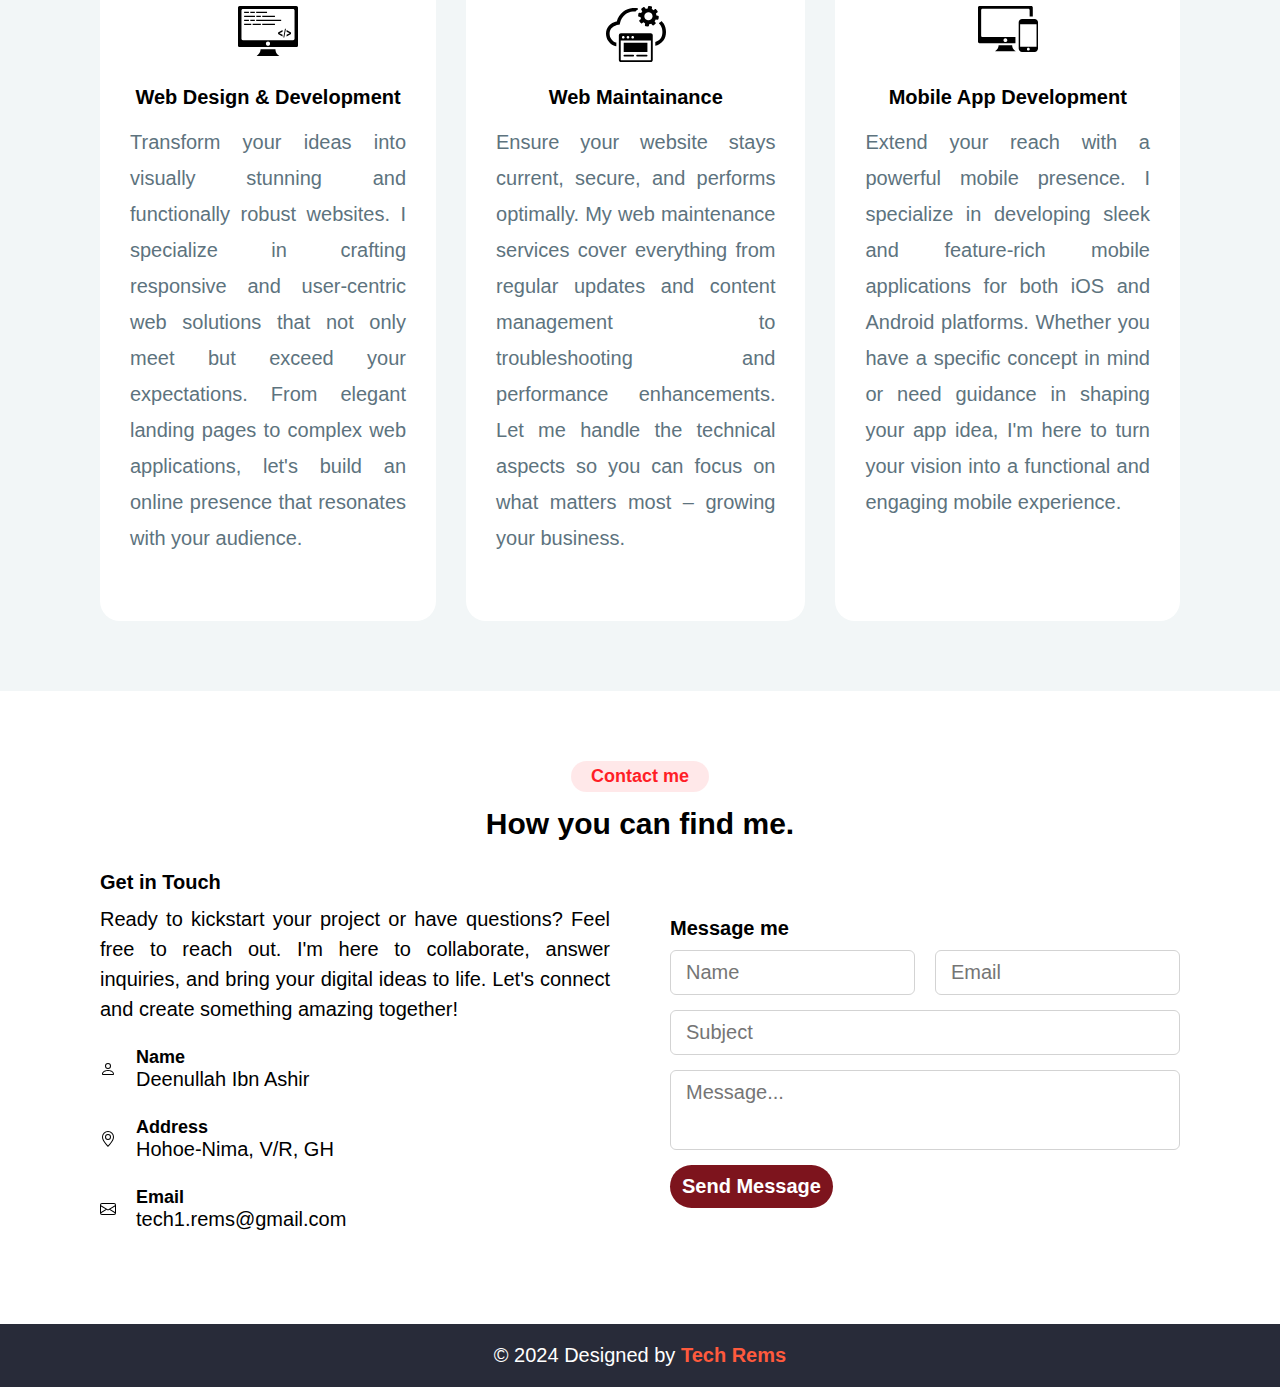
==== commit d15410f2: "changed about pic" ====
--- a/index.html
+++ b/index.html
@@ -3,7 +3,7 @@
 <head>
     <meta charset="UTF-8">
     <meta name="viewport" content="width=device-width, initial-scale=1.0">
-    <title>My-Porfolio-Website</title>
+    <title>Porfolio</title>
     <link rel="stylesheet" href="style.css">
 </head>
 <body>
@@ -12,30 +12,25 @@
                 <h3 class="logo">
                     <a href="">Port<span>foLio</span></a>
                 </h3>                
-                <nav class="navbar-links">
-                    <li><a href="#home">Home</a></li>
-                    <li><a href="#about_sec">About</a></li>
-                    <li><a href="#services_sec">Services</a></li>
-                    <li><a href="#contact_sec">Contact</a></li>
+                <nav>
+                    <ul class="navbar-links hamburger_menu">
+                        <li><a class="nav-link" href="#home">Home</a></li>
+                        <li><a class="nav-link" href="#about_sec">About</a></li>
+                        <li><a class="nav-link" href="#services_sec">Services</a></li>
+                        <li><a class="nav-link" href="#contact_sec">Contact</a></li>
+                    </ul>
                 </nav>
 
-                <ul class="navbar-socials">
-                    <a href=""><img src="imgs/github.svg"></a>
-                    <a href=""><img src="imgs/facebook.svg"></a>
-                    <a href=""><img src="imgs/instagram.svg"></a>
-                    <a href=""><img src="imgs/twitter-x.svg"></a>
+                <ul class="socials navbar-socials">
+                    <li><a href="#"><img src="imgs/github.svg" alt="github"></a></li>
+                    <li><a href="#"><img src="imgs/facebook.svg" alt="facebook"></a></li>
+                    <li><a href="#"><img src="imgs/instagram.svg" alt="instagram"></a></li>
+                    <li><a href="#"><img src="imgs/twitter-x.svg" alt="x"></a></li>
                 </ul>
 
-                <button class="hamburger">
+                <div class="hamburger">
                     <div class="bar"></div>
-                </button>  
-            </div>
-
-            <div class="hamburger_menu">
-                <a href="#home">Home</a>
-                <a href="#about_sec">About</a>
-                <a href="#services_sec">Services</a>
-                <a href="#contact_sec">Contact</a>
+                </div>  
             </div>
     </header>
 
@@ -45,21 +40,19 @@
                 <div class="hero-content">
                     <div class="hero-left">
                         <p class="hero-subtitle">          
-                            Hello! My name is
+                            Hello, My name is
                         </p>
             
                         <h2 class="hero-title">Deenullah Ibn Ashir</h2>
             
-                        <p class="hero-text">
-                            Lorem ipsum dolor sit amet, consectetur adipisicing elit,<br>sed do eiusmod tempor incididunt ut labore.
-                        </p>
+                        <p class="hero-text">I am a Frontend and Backend Web developer.</p>
                         <div class="hero-contact">
                             <button class="btn hero-btn">Message me</button>
-                            <ul class="hero-socials">
-                                <li><a href=""><img src="imgs/github.svg"></a>
-                                <li><a href=""><img src="imgs/facebook.svg"></a>
-                                <li><a href=""><img src="imgs/instagram.svg"></a>
-                                <li><a href=""><img src="imgs/twitter-x.svg"></a>
+                            <ul class="socials hero-socials">
+                                <li><a href="#"><img src="imgs/github.svg" alt="github"></a>
+                                <li><a href="#"><img src="imgs/facebook.svg" alt="facebook"></a>
+                                <li><a href="#"><img src="imgs/instagram.svg" alt="instagram"></a>
+                                <li><a href="#"><img src="imgs/twitter-x.svg" alt="x"></a>
                             </ul>
                         </div>
                     </div>
@@ -79,19 +72,13 @@
                 <div class="about-content">
                     <div class="about-left">
                         <p>
-                            Lorem ipsum, dolor sit amet consectetur adipisicing elit. 
-                            Ipsa quasi a architecto libero explicabo ratione nemo perspiciatis 
-                            inventore cupiditate id iure accusantium ducimus quis, illo et maxime. 
-                            A, tempora quaerat.
-                            Lorem ipsum, dolor sit amet consectetur adipisicing elit. 
-                            Ipsa quasi a architecto libero explicabo ratione nemo perspiciatis 
-                            inventore cupiditate id iure accusantium ducimus quis, illo et maxime. 
-                            A, tempora quaerat.
+                            With a foundation in front-end technologies like HTML, CSS, and JavaScript, I specialize in turning design concepts into responsive and interactive websites. I'm constantly exploring new technologies and trends to stay at the forefront of the rapidly evolving web development landscape.
+                            In addition to my technical skills, I bring a collaborative and communicative approach to every project. 
                         </p>
                         <button type="submit" class="btn about-btn">Download CV</button>
                     </div>
                     <div class="about-right">
-                        <img src="imgs/deen-rem.png" alt="">
+                        <img src="imgs/profile.jpg" alt="my-picture">
                     </div>                        
                 </div>
                 
@@ -106,44 +93,38 @@
                 <ul class="services-list">
                     <li class="service-card">
                             <div class="card-icon icon">
-                                <img src="imgs/webdev.svg" alt="Service icon">
+                                <img src="imgs/webdev.svg" alt="web design">
                             </div>
 
                             <h3 class="card-title">Web Design & Development</h3>
 
                             <p class="card-text">
-                                Lorem ipsum, dolor sit amet consectetur adipisicing elit. 
-                                Ipsa quasi a architecto libero explicabo ratione nemo perspiciatis 
-                                inventore cupiditate id iure accusantium ducimus quis, illo et maxime.
+                                Transform your ideas into visually stunning and functionally robust websites. I specialize in crafting responsive and user-centric web solutions that not only meet but exceed your expectations. From elegant landing pages to complex web applications, let's build an online presence that resonates with your audience.
                             </p>
                     </li>
 
                     <li class="service-card">
                             <div class="card-icon">
-                                <img src="imgs/webmaintain.svg" alt="Service icon">
+                                <img src="imgs/webmaintain.svg" alt="web maintainance">
                             </div>
 
                             <h3 class="card-title">Web Maintainance</h3>
 
                             <p class="card-text">
-                                Lorem ipsum, dolor sit amet consectetur adipisicing elit. 
-                                Ipsa quasi a architecto libero explicabo ratione nemo perspiciatis 
-                                inventore cupiditate id iure accusantium ducimus quis, illo et maxime.
+                                Ensure your website stays current, secure, and performs optimally. My web maintenance services cover everything from regular updates and content management to troubleshooting and performance enhancements. Let me handle the technical aspects so you can focus on what matters most – growing your business.
                             </p>
 
                     </li>
 
                     <li class="service-card">
                             <div class="card-icon icon">
-                                <img src="imgs/mobile.svg" alt="Service icon">
+                                <img src="imgs/mobile.svg" alt="mobile app dev">
                             </div>
 
                             <h3 class="card-title">Mobile App Development</h3>
 
                             <p class="card-text">
-                                Lorem ipsum, dolor sit amet consectetur adipisicing elit. 
-                                Ipsa quasi a architecto libero explicabo ratione nemo perspiciatis 
-                                inventore cupiditate id iure accusantium ducimus quis, illo et maxime.
+                                Extend your reach with a powerful mobile presence. I specialize in developing sleek and feature-rich mobile applications for both iOS and Android platforms. Whether you have a specific concept in mind or need guidance in shaping your app idea, I'm here to turn your vision into a functional and engaging mobile experience.
                             </p>
                     </li>
 
@@ -161,24 +142,26 @@
                 <div class="contact-content">
                     <div class="column left">
                         <div class="text-head">Get in Touch</div>
-                        <p>Lorem ipsum dolor, sit amet consectetur adipisicing elit. Quos reiciendis perferendis cupiditate exercitationem vel perspiciatis cumque necessitatibus quia sunt molestiae?</p>
+                        <p>
+                            Ready to kickstart your project or have questions? Feel free to reach out. I'm here to collaborate, answer inquiries, and bring your digital ideas to life. Let's connect and create something amazing together!
+                        </p>
                         <div class="icons">
                             <div class="row">
-                                <img src="imgs/person.svg" alt="">
+                                <img src="imgs/person.svg" alt="name">
                                 <div class="info">
                                     <div class="head">Name</div>
                                     <div class="sub-head">Deenullah Ibn Ashir</div>
                                 </div>
                             </div>
                             <div class="row">
-                                <img src="imgs/geo-alt.svg" alt="">
+                                <img src="imgs/geo-alt.svg" alt="address">
                                 <div class="info">
                                     <div class="head">Address</div>
                                     <div class="sub-head">Hohoe-Nima, V/R, GH</div>
                                 </div>
                             </div>
                             <div class="row">
-                                <img src="imgs/envelope.svg" alt="">
+                                <img src="imgs/envelope.svg" alt="email">
                                 <div class="info">
                                     <div class="head">Email</div>
                                     <div class="sub-head">tech1.rems@gmail.com</div>
@@ -214,7 +197,7 @@
         <!-- Footer -->
         <footer>
             <div>
-               <p>&copy; 2023 Designed by <a href="">Tech Rems</a></p>
+               <p>&copy; 2024 Designed by <a href="#">Tech Rems</a></p>
             </div>
         </footer>
 
--- a/style.css
+++ b/style.css
@@ -59,6 +59,11 @@
   font-size: 1.5rem;
 }
 
+.socials {
+  display: flex;
+  align-items: center;
+  gap: 1rem;
+}
 
 
 /* End similar styling content  */
@@ -102,87 +107,15 @@
   color: black;
 }
 
-.navbar a:hover {
+.navbar .navbar-links a:hover {
     color: #ff5a3d;
 }
 
-.navbar-socials {
-    display: flex;
-    gap: 1rem;
-}
-
-.hamburger{
-  position:relative;
-  display:none;
-  width:35px;
-  cursor:pointer;
-  -webkit-appearance:none;
-  -moz-appearance:none;
-  appearance:none;
-  background:none;
-  outline:none;
-  border:none
-}
-
-.hamburger .bar,.hamburger:after,.hamburger:before{
-  content:'';
-  display:block;
-  width:100%;
-  height:3px;
-  background-color:#000;
-  margin:6px 0px;
-  -webkit-transition:0.4s;
-  transition:0.4s
-}
-
-.hamburger.is-active:before{
-  -webkit-transform:rotate(-45deg) translate(-7px, 4px);
-  transform:rotate(-45deg) translate(-7px, 4px)
-}
-
-.hamburger.is-active:after{
-  -webkit-transform:rotate(45deg) translate(-8px, -6px);
-  transform:rotate(45deg) translate(-8px, -6px)
-}
-
-.hamburger.is-active .bar{
-  opacity:0
-}
-
-.hamburger_menu {
-  position:fixed;
-  top:0;
-  left:100%;
-  width:100%;
-  display:none;
-  z-index:0;
-  background-color: rgba(0, 0, 10, 0.7);
-  margin-top:70px;
-  -webkit-transition:0.4s;
-  transition:0.4s
-}
-
-.hamburger_menu.is-active{
-   left: 0;
-}
-
-.hamburger_menu a{
-  display:block;
-  width:30%;
-  max-width:200px;
-  margin: 10px auto;
-  text-align:center;
-  padding: 10px 5px;
-  color:#FFF;
-  text-decoration:none;
-  font-weight: 600;
-  font-size: 20px;
-  border-radius: 50px;
-}
-
-.hamburger_menu a.active, .hamburger_menu a:hover{
-  color:#ff5a3d;
-}
+.hamburger {
+  display: none;
+}
+
+
 
 
 /* HERO STYLE */
@@ -192,7 +125,7 @@
 }
 
 .hero-content {
-  padding-top: 150px;
+  padding-top: 130px;
     display: flex;
     justify-content: space-between;
     align-items: center;
@@ -206,7 +139,7 @@
 
 .hero-title {
   padding-top: 10px;
-  padding-bottom: 35px;
+  padding-bottom: 20px;
   font-size: 60px;
 }
 
@@ -232,8 +165,9 @@
 }
 
 
-.hero-socials {
+.hero-contact .hero-socials {
   display: none;
+  padding-top: 10px;
 }
 
 
@@ -265,6 +199,7 @@
   height: 400px;
   object-fit: cover;
   border-radius: 50%;
+  border: 2px solid #7D141D;
   background-color: gray;
   box-shadow: 0 0 10px #1f1f1f92;
 }
@@ -443,20 +378,81 @@
     }
 
     .container {
-      padding: 60px;
+      padding: 50px;
     }
 
     header {
       padding: 10px 50px;
     }
 
-   .navbar-socials, .navbar-links {
+   .navbar-socials {
       display: none;
     }
 
-    .hamburger, .hamburger_menu {
-      display: block;
-    }
+
+    .hamburger{
+      position:relative;
+      display:block;
+      width:35px;
+      cursor:pointer;
+    }
+    
+    .hamburger .bar,.hamburger:after,.hamburger:before{
+      content:'';
+      display:block;
+      width:100%;
+      height:3px;
+      background-color:#000;
+      margin:6px 0px;
+      -webkit-transition:0.4s;
+      transition:0.4s
+    }
+    
+    .hamburger.is-active:before{
+      -webkit-transform:rotate(-45deg) translate(-7px, 4px);
+      transform:rotate(-45deg) translate(-7px, 4px)
+    }
+    
+    .hamburger.is-active:after{
+      -webkit-transform:rotate(45deg) translate(-8px, -6px);
+      transform:rotate(45deg) translate(-8px, -6px)
+    }
+    
+    .hamburger.is-active .bar{
+      opacity:0
+    }
+    
+    .hamburger_menu {
+      flex-direction: column;
+      text-align: center;
+      gap: 20px;
+      position:fixed;
+      top:0;
+      left:100%;
+      width:70%;
+      z-index:0;
+      background-color: rgba(0, 0, 10, 0.7);
+      margin-top:70px;
+      padding: 20px 0;
+      -webkit-transition:0.4s;
+      transition:0.4s
+    }
+    
+    .hamburger_menu.is-active{
+       left: 30%;
+    }
+    
+    .hamburger_menu a{
+      margin: 0 auto;
+      width: 30%;
+      text-align:center;
+      color:#FFF;
+    }
+    
+    .hamburger_menu a.active, .hamburger_menu a:hover{
+      color:#ff5a3d;
+    }
+    
 
 
   .section-title {
@@ -471,7 +467,6 @@
   .hero-content {
     padding-top: 100px;
     flex-direction: column;
-    align-items: flex-start;
   }
 
   .hero-title {
@@ -493,9 +488,6 @@
 
   .hero-contact .hero-socials {
     display: flex;
-    align-items: center;
-    padding-top: 10px;
-    gap: 1rem;    
   }
 
 
@@ -555,32 +547,24 @@
     padding: 70px;
   }
 
-
-  .navbar-socials, .navbar-links {
+  header {
+    padding: 10px 50px;
+  }
+
+
+  .navbar-socials{
     display: none;
-  }
-
-  .hamburger {
-    display: block;
-  }
-
-  .hamburger_menu.is-active {
-    left: 20%;
-  }
-
-  .hamburger_menu {
-    display: block;
-    width: 70%;
   }
 
   .hero-content {
     padding-top: 100px;
-    flex-direction: column;
+    /* flex-direction: column; */
+    align-items: flex-start;
   }
 
 
   .hero-title {
-    font-size: 50px;
+    font-size: 40px;
   }
 
   .hero-subtitle {
@@ -590,16 +574,13 @@
 
   .hero-contact .hero-socials {
     display: flex;
-    align-items: center;
-    padding-top: 10px;
-    gap: 1rem;    
   }
 
 
   .hero-right img {
     margin-top: 2rem;
-    width: 300px;
-    height: 300px;
+    width: 250px;
+    height: 250px;
   }
  
   .about-content {
